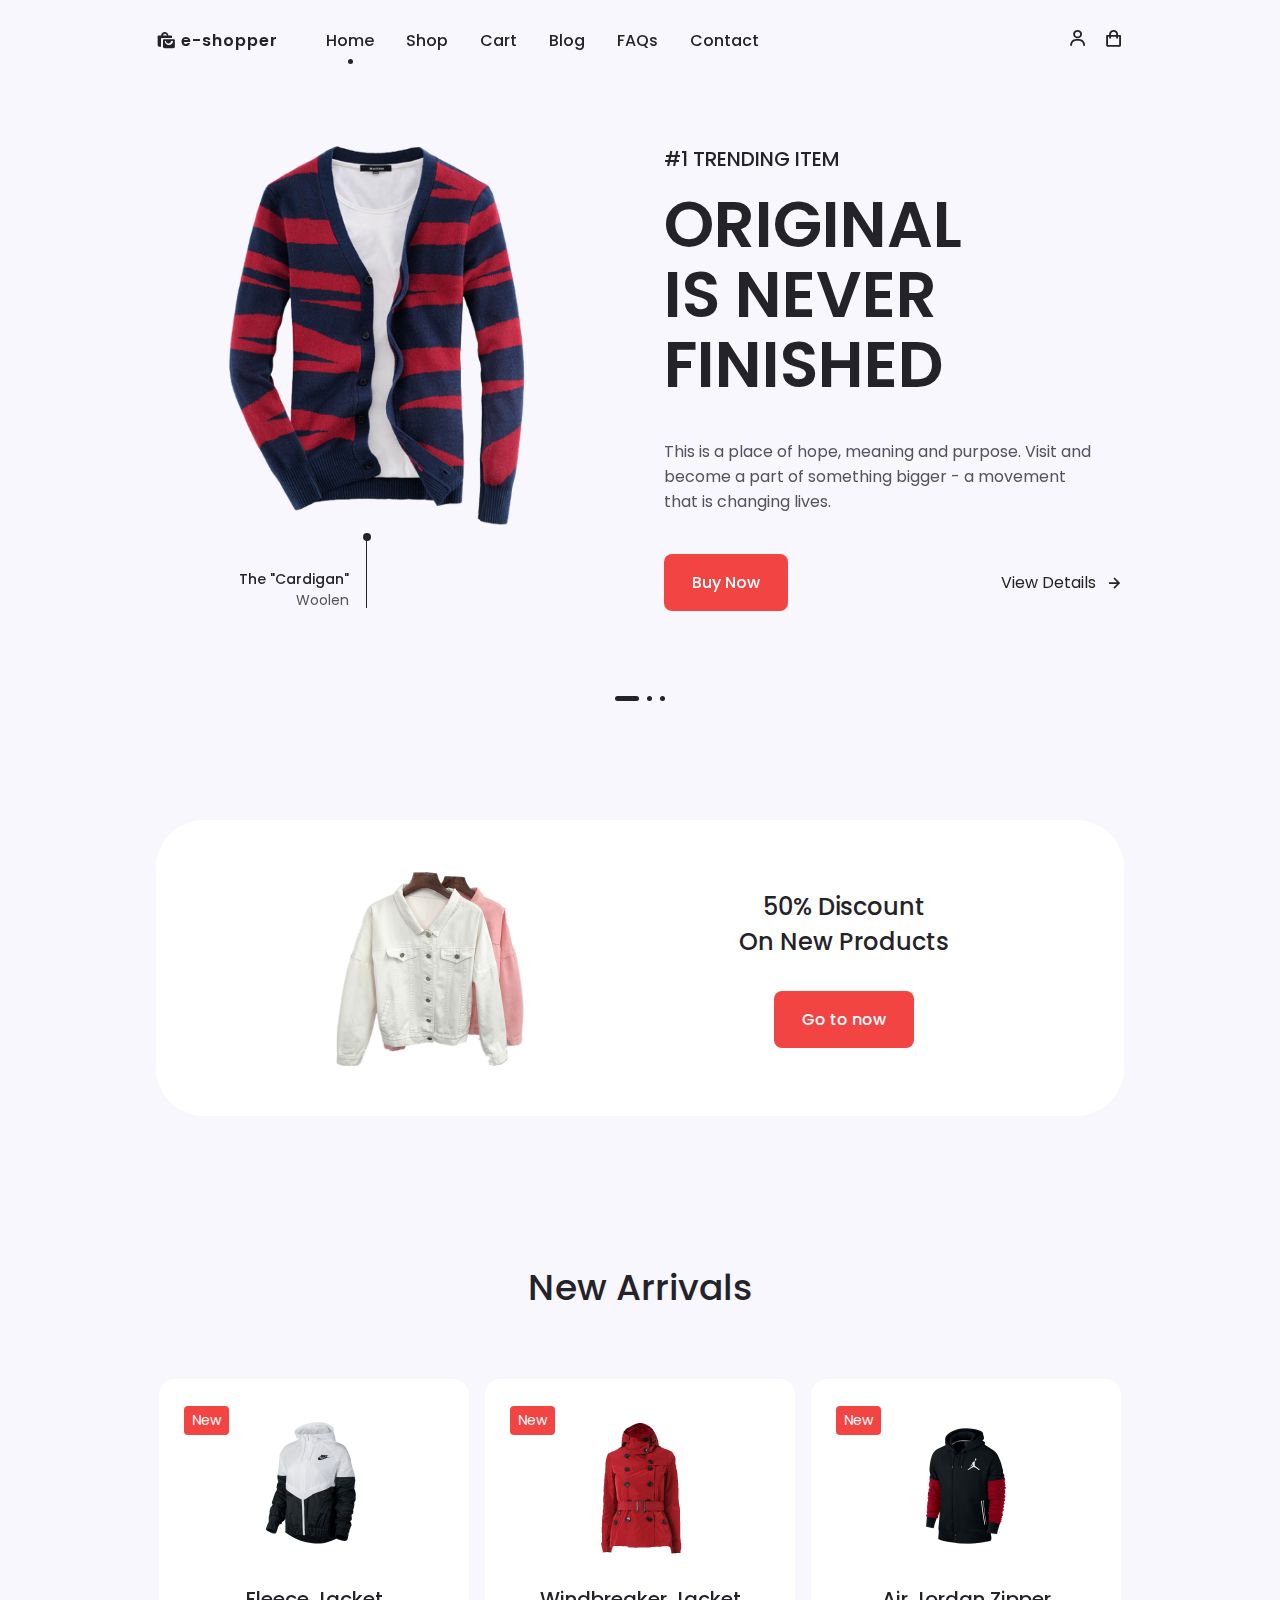
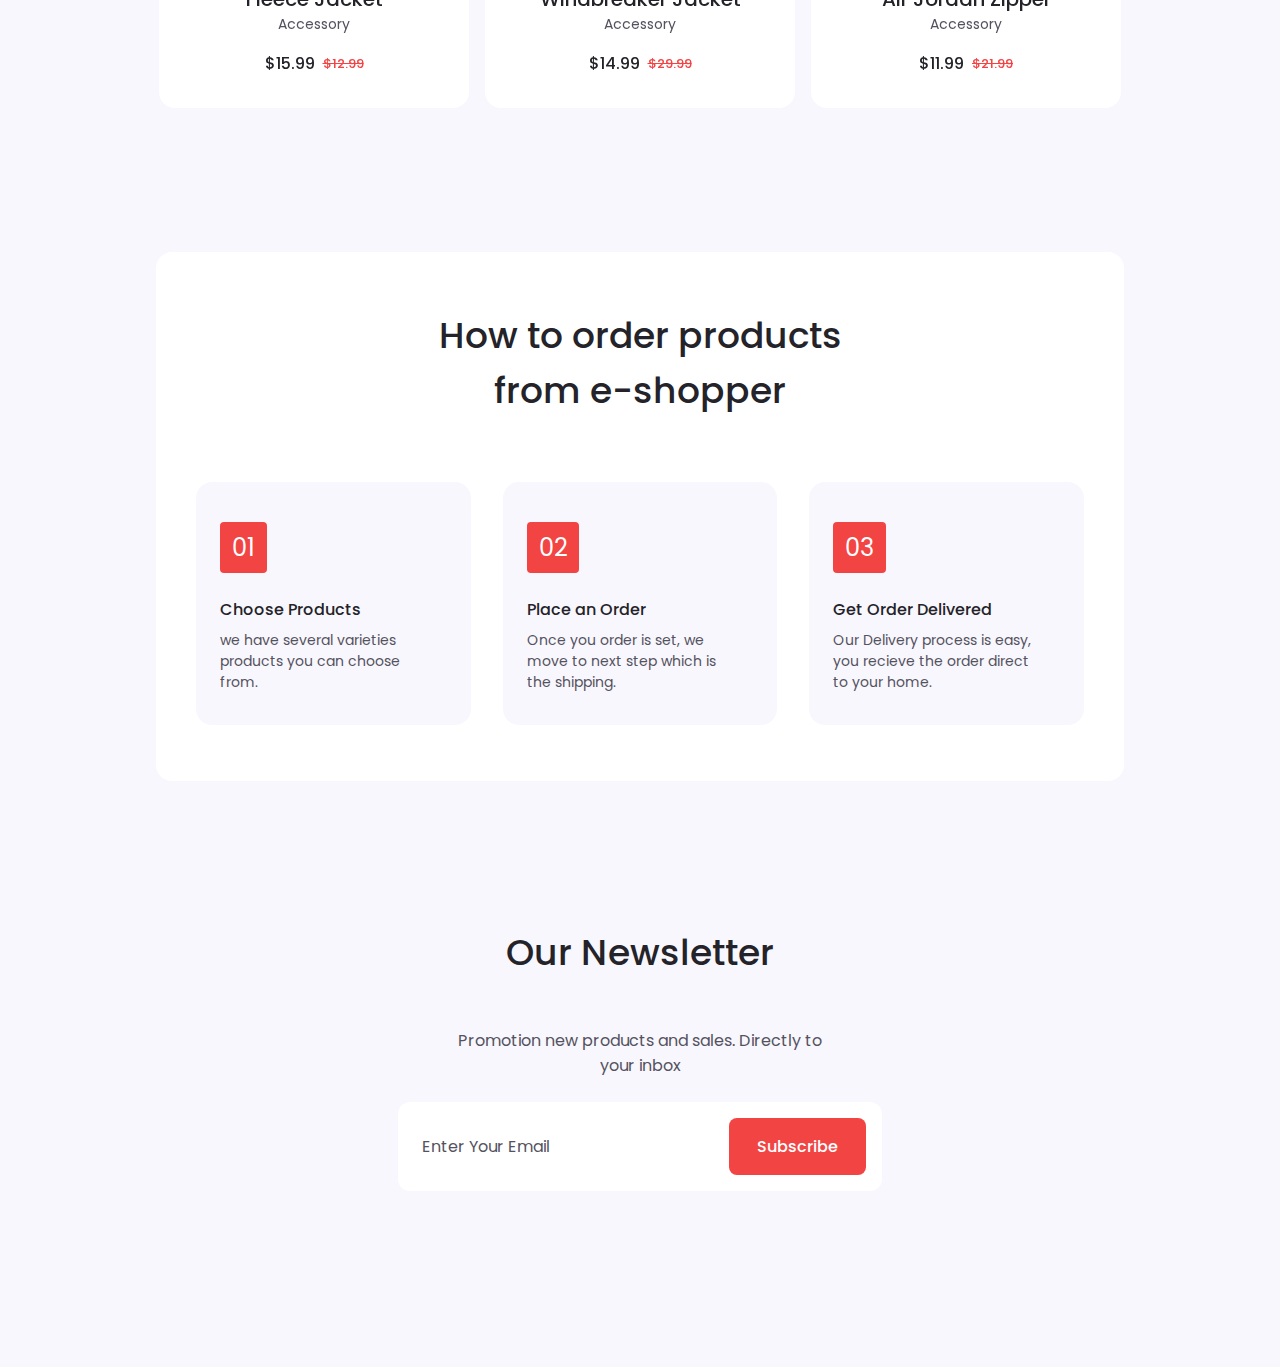
==== index.html @ 22d979fe "built newsletter." ====
<!DOCTYPE html>
<html lang="en">
  <head>
    <meta charset="UTF-8" />
    <meta http-equiv="X-UA-Compatible" content="IE=edge" />
    <meta name="viewport" content="width=device-width, initial-scale=1.0" />

    <!--=============== BOXICONS ===============-->
    <link
      rel="stylesheet"
      href="https://cdn.jsdelivr.net/npm/boxicons@latest/css/boxicons.min.css"
    />

    <!--=============== SWIPER CSS ===============-->
    <link rel="stylesheet" href="assets/css/swiper-bundle.min.css" />

    <!--=============== CSS ===============-->
    <link rel="stylesheet" href="assets/css/style.css" />
    <link rel="stylesheet" href="assets/css/colors/color-1.css" />

    <title>Responsive E-Commerce Website</title>
  </head>
  <body>
    <!--=============== HEADER ===============-->
    <header class="header" id="header">
      <nav class="nav container">
        <a href="index.html" class="nav__logo">
          <i class="bx bxs-shopping-bags nav__logo-icon"></i> e-shopper
        </a>

        <div class="nav__menu" id="nav-menu">
          <ul class="nav__list">
            <li class="nav__item">
              <a href="index.html" class="nav__link active-link">Home</a>
            </li>

            <li class="nav__item">
              <a href="shop.html" class="nav__link">Shop</a>
            </li>

            <li class="nav__item">
              <a href="cart.html" class="nav__link">Cart</a>
            </li>

            <li class="nav__item">
              <a href="blog.html" class="nav__link">Blog</a>
            </li>

            <li class="nav__item">
              <a href="faq.html" class="nav__link">FAQs</a>
            </li>

            <li class="nav__item">
              <a href="contact.html" class="nav__link">Contact</a>
            </li>
          </ul>
        </div>
        <div class="nav__btns">
          <div class="login__toggle" id="login-toggle">
            <i class="bx bx-user"></i>
          </div>

          <div class="nav__shop" id="cart-shop">
            <i class="bx bx-shopping-bag"></i>
          </div>

          <div class="nav__toggle" id="nav-toggle">
            <i class="bx bx-grid-alt"></i>
          </div>
        </div>
      </nav>
    </header>

    <!--=============== CART ===============-->
    <div class="cart" id="cart">
      <i class="bx bx-x cart__close"></i>

      <h2 class="cart__title-center">My Cart</h2>

      <div class="cart__container">
        <article class="cart__card">
          <div class="cart__box">
            <img src="assets/img/cart-1.png" alt="" class="cart__img" />
          </div>

          <div class="cart__detail">
            <h2 class="cart__title">Windbreaker</h2>
            <span class="cart__price">$12</span>

            <div class="cart__amount">
              <div class="cart__amount-content">
                <span class="cart__amount-box">
                  <i class="bx bx-minus"></i>
                </span>

                <span class="cart__amount-number">1</span>

                <span class="cart__amount-box">
                  <i class="bx bx-plus"></i>
                </span>
              </div>

              <i class="bx bx-trash-alt cart__amount-trash"></i>
            </div>
          </div>
        </article>

        <article class="cart__card">
          <div class="cart__box">
            <img src="assets/img/cart-2.png" alt="" class="cart__img" />
          </div>

          <div class="cart__detail">
            <h2 class="cart__title">Cardigan Hoodie</h2>
            <span class="cart__price">$16</span>

            <div class="cart__amount">
              <div class="cart__amount-content">
                <span class="cart__amount-box">
                  <i class="bx bx-minus"></i>
                </span>

                <span class="cart__amount-number">1</span>

                <span class="cart__amount-box">
                  <i class="bx bx-plus"></i>
                </span>
              </div>

              <i class="bx bx-trash-alt cart__amount-trash"></i>
            </div>
          </div>
        </article>

        <article class="cart__card">
          <div class="cart__box">
            <img src="assets/img/cart-3.png" alt="" class="cart__img" />
          </div>

          <div class="cart__detail">
            <h2 class="cart__title">Cartoon</h2>
            <span class="cart__price">$10</span>

            <div class="cart__amount">
              <div class="cart__amount-content">
                <span class="cart__amount-box">
                  <i class="bx bx-minus"></i>
                </span>

                <span class="cart__amount-number">1</span>

                <span class="cart__amount-box">
                  <i class="bx bx-plus"></i>
                </span>
              </div>

              <i class="bx bx-trash-alt cart__amount-trash"></i>
            </div>
          </div>
        </article>
      </div>

      <div class="cart__prices">
        <span class="cart__prices-item">3 items</span>
        <span class="cart__prices-total">$38</span>
      </div>
    </div>

    <!--=============== LOGIN ===============-->
    <div class="login" id="login">
      <i class="bx bx-x login__close" id="login-close"></i>

      <h2 class="login__title-center">Login</h2>

      <form action="" class="login__form grid">
        <div class="login__content">
          <label for="" class="login__label">Email</label>
          <input type="email" class="login__input" />
        </div>

        <div class="login__content">
          <label for="" class="login__label">Password</label>
          <input type="password" class="login__input" />
        </div>

        <div>
          <a href="#" class="button">Sign in</a>
        </div>

        <div>
          <p class="signup">
            Not a member? <a href="registration.html">Sign up now</a>
          </p>
        </div>
      </form>
    </div>

    <!--=============== MAIN ===============-->
    <main class="main">
      <!--=============== HOME ===============-->
      <section class="home container">
        <div class="swiper home-swiper">
          <div class="swiper-wrapper">
            <!-- HOME SWIPER 1 -->
            <section class="swiper-slide">
              <div class="home__content grid">
                <div class="home__group">
                  <img src="assets/img/slide-2.png" alt="" class="home__img" />
                  <div class="home__indicator"></div>

                  <div class="home__details-img">
                    <h4 class="home__details-title">The "Cardigan"</h4>
                    <span class="home__details-subtitle">Woolen</span>
                  </div>
                </div>

                <div class="home__data">
                  <h3 class="home__subtitle">#1 TRENDING ITEM</h3>
                  <h1 class="home__title">
                    ORIGINAL <br />
                    IS NEVER <br />
                    FINISHED
                  </h1>
                  <p class="home__description">
                    This is a place of hope, meaning and purpose. Visit and
                    become a part of something bigger - a movement that is
                    changing lives.
                  </p>

                  <div class="home__buttons">
                    <a href="details.html" class="button">Buy Now</a>
                    <a href="details.html" class="button--link button--flex"
                      >View Details
                      <i class="bx bx-right-arrow-alt button__icon"></i
                    ></a>
                  </div>
                </div>
              </div>
            </section>

            <!-- HOME SWIPER 2 -->
            <section class="swiper-slide">
              <div class="home__content grid">
                <div class="home__group">
                  <img src="assets/img/slide-3.png" alt="" class="home__img" />
                  <div class="home__indicator"></div>

                  <div class="home__details-img">
                    <h4 class="home__details-title">Jqueezy</h4>
                    <span class="home__details-subtitle">Ski Suit</span>
                  </div>
                </div>

                <div class="home__data">
                  <h3 class="home__subtitle">#2 TOP BEST DUO</h3>
                  <h1 class="home__title">
                    FALL <br />
                    WINTER<br />
                    2022
                  </h1>
                  <p class="home__description">
                    A specialist label creating luxury essentials. Ethically
                    crafted with an unwavering commitment to exceptional quality
                  </p>

                  <div class="home__buttons">
                    <a href="details.html" class="button">Buy Now</a>
                    <a href="details.html" class="button--link button--flex"
                      >View Details
                      <i class="bx bx-right-arrow-alt button__icon"></i
                    ></a>
                  </div>
                </div>
              </div>
            </section>

            <!-- HOME SWIPER 3 -->

            <section class="swiper-slide">
              <div class="home__content grid">
                <div class="home__group">
                  <img src="assets/img/slide-1.png" alt="" class="home__img" />
                  <div class="home__indicator"></div>

                  <div class="home__details-img">
                    <h4 class="home__details-title">Jurry</h4>
                    <span class="home__details-subtitle">Zipper</span>
                  </div>
                </div>

                <div class="home__data">
                  <h3 class="home__subtitle">#3 TRENDING ITEM</h3>
                  <h1 class="home__title">
                    SALE 20% <br />
                    OFF ON<br />
                    EVERYTHING
                  </h1>
                  <p class="home__description">
                    A specialist label creating luxury essentials. Ethically
                    crafted with an unwavering commitment to exceptional quality
                  </p>

                  <div class="home__buttons">
                    <a href="details.html" class="button">Buy Now</a>
                    <a href="details.html" class="button--link button--flex"
                      >View Details
                      <i class="bx bx-right-arrow-alt button__icon"></i
                    ></a>
                  </div>
                </div>
              </div>
            </section>
          </div>
          <div class="swiper-pagination"></div>
        </div>
      </section>

      <!--=============== DISCOUNT ===============-->
      <section class="discount section">
        <div class="discount__container container grid">
          <img src="assets/img/discount.png" alt="" class="discount__img" />

          <div class="discount__data">
            <h2 class="discount__title">
              50% Discount <br />
              On New Products
            </h2>
            <a href="#" class="button">Go to now</a>
          </div>
        </div>
      </section>

      <!--=============== NEW ARRIVALS ===============-->
      <section class="new section">
        <h2 class="section__title">New Arrivals</h2>

        <div class="new__container container">
          <div class="swiper new-swiper">
            <div class="swiper-wrapper">
              <!-- NEW CONTENT 1 -->
              <div class="new__content swiper-slide">
                <div class="new__tag">New</div>
                <img src="assets/img/new-1.png" alt="" class="new__img" />
                <h3 class="new__title">Windbreaker Jacket</h3>
                <span class="new__subtitle">Accessory</span>
                <div class="new__prices">
                  <span class="new__prices">$14.99</span>
                  <span class="new__discount">$29.99</span>
                </div>
                <a href="details.html" class="button new__button">
                  <i class="bx bx-cart-alt new__icon"></i>
                </a>
              </div>
              <!-- NEW CONTENT 2 -->
              <div class="new__content swiper-slide">
                <div class="new__tag">New</div>
                <img src="assets/img/new-2.png" alt="" class="new__img" />
                <h3 class="new__title">Air Jordan Zipper</h3>
                <span class="new__subtitle">Accessory</span>
                <div class="new__prices">
                  <span class="new__prices">$11.99</span>
                  <span class="new__discount">$21.99</span>
                </div>
                <a href="details.html" class="button new__button">
                  <i class="bx bx-cart-alt new__icon"></i>
                </a>
              </div>
              <!-- NEW CONTENT 3 -->
              <div class="new__content">
                <div class="new__tag">New</div>
                <img src="assets/img/new-3.png" alt="" class="new__img" />
                <h3 class="new__title">Fur Jacket</h3>
                <span class="new__subtitle">Accessory</span>
                <div class="new__prices">
                  <span class="new__prices">$4.99</span>
                  <span class="new__discount">$9.99</span>
                </div>
                <a href="details.html" class="button new__button">
                  <i class="bx bx-cart-alt new__icon"></i>
                </a>
              </div>
              <!-- NEW CONTENT 4 -->
              <div class="new__content swiper-slide">
                <div class="new__tag">New</div>
                <img src="assets/img/new-4.png" alt="" class="new__img" />
                <h3 class="new__title">Fleece Jacket</h3>
                <span class="new__subtitle">Accessory</span>
                <div class="new__prices">
                  <span class="new__prices">$24.99</span>
                  <span class="new__discount">$44.99</span>
                </div>
                <a href="details.html" class="button new__button">
                  <i class="bx bx-cart-alt new__icon"></i>
                </a>
              </div>
              <!-- NEW CONTENT 5 -->
              <div class="new__content swiper-slide">
                <div class="new__tag">New</div>
                <img src="assets/img/new-5.png" alt="" class="new__img" />
                <h3 class="new__title">Nike Hoodie</h3>
                <span class="new__subtitle">Accessory</span>
                <div class="new__prices">
                  <span class="new__prices">$7.99</span>
                  <span class="new__discount">$14.99</span>
                </div>
                <a href="details.html" class="button new__button">
                  <i class="bx bx-cart-alt new__icon"></i>
                </a>
              </div>
              <!-- NEW CONTENT 6 -->
              <div class="new__content swiper-slide">
                <div class="new__tag">New</div>
                <img src="assets/img/new-6.png" alt="" class="new__img" />
                <h3 class="new__title">Fleece Jacket</h3>
                <span class="new__subtitle">Accessory</span>
                <div class="new__prices">
                  <span class="new__prices">$15.99</span>
                  <span class="new__discount">$12.99</span>
                </div>
                <a href="details.html" class="button new__button">
                  <i class="bx bx-cart-alt new__icon"></i>
                </a>
              </div>
            </div>
          </div>
        </div>
      </section>

      <!--=============== STEPS ===============-->
      <section class="steps section container">
        <div class="steps__bg">
          <h2 class="section__title">
            How to order products <br />
            from e-shopper
          </h2>

          <div class="steps__container grid">
            <!-- STEP CARD 1 -->
            <div class="steps__card">
              <div class="steps__card-number">01</div>
              <h3 class="steps__card-title">Choose Products</h3>
              <p class="steps__card-description">
                we have several varieties products you can choose from.
              </p>
            </div>
            <!-- STEP CARD 2 -->
            <div class="steps__card">
              <div class="steps__card-number">02</div>
              <h3 class="steps__card-title">Place an Order</h3>
              <p class="steps__card-description">
                Once you order is set, we move to next step which is the
                shipping.
              </p>
            </div>
            <!-- STEP CARD 3 -->
            <div class="steps__card">
              <div class="steps__card-number">03</div>
              <h3 class="steps__card-title">Get Order Delivered</h3>
              <p class="steps__card-description">
                Our Delivery process is easy, you recieve the order direct to
                your home.
              </p>
            </div>
          </div>
        </div>
      </section>

      <!--=============== NEWSLETTER ===============-->
      <section class="newsletter section">
        <div class="newsletter__container container">
          <h2 class="section__title">Our Newsletter</h2>
          <p class="newsletter__description">
            Promotion new products and sales. Directly to your inbox
          </p>

          <form action="" class="newsletter__form">
            <input
              type="text"
              placeholder="Enter Your Email"
              class="newsletter__input"
            />
            <button class="button">Subscribe</button>
          </form>
        </div>
      </section>
    </main>

    <!--=============== FOOTER ===============-->
    <footer class="footer section"></footer>

    <!--=============== SCROLL UP ===============-->

    <!--=============== STYLE SWITCHER ===============-->

    <!--=============== SWIPER JS ===============-->
    <script src="assets/js/swiper-bundle.min.js"></script>

    <!--=============== JS ===============-->
    <script src="assets/js/main.js"></script>
  </body>
</html>
---- assets/css/style.css ----
/*=============== GOOGLE FONTS ===============*/
@import url("https://fonts.googleapis.com/css2?family=Poppins:wght@400;500;600;900&display=swap");

/*=============== VARIABLES CSS ===============*/
:root {
  --header-height: 3.5rem;

  /*========== Colors ==========*/
  --title-color: hsl(250, 8%, 15%);
  --text-color: hsl(250, 8%, 35%);
  --body-color: hsl(250, 60%, 98%);
  --container-color: #fff;
  --shadow: hsla(0, 0%, 15%, 0.1);
  --scroll-bar-color: hsl(250, 12%, 90%);
  --scroll-thumb-color: hsl(250, 12%, 80%);

  /*========== Font and typography ==========*/
  --body-font: "Poppins", sans-serif;
  --biggest-font-size: 4rem;
  --h1-font-size: 2.25rem;
  --h2-font-size: 1.5rem;
  --h3-font-size: 1.25rem;
  --normal-font-size: 1rem;
  --small-font-size: 0.875rem;
  --smaller-font-size: 0.813rem;

  /*========== Font weight ==========*/
  --font-medium: 500;
  --font-bold: 600;

  /*========== Margenes Bottom ==========*/
  --mb-0-5: 0.5rem;
  --mb-0-75: 0.75rem;
  --mb-1: 1rem;
  --mb-1-5: 1.5rem;
  --mb-2: 2rem;
  --mb-2-5: 2.5rem;
  --mb-3: 3rem;

  /*========== z index ==========*/
  --z-tooltip: 10;
  --z-fixed: 100;
}

/* Responsive typography */
@media screen and (max-width: 992px) {
  :root {
    --biggest-font-size: 2rem;
    --h1-font-size: 1.5rem;
    --h2-font-size: 1.25rem;
    --h3-font-size: 1rem;
    --normal-font-size: 0.938rem;
    --small-font-size: 0.813rem;
    --smaller-font-size: 0.75rem;
  }
}

/*=============== BASE ===============*/
* {
  box-sizing: border-box;
  margin: 0;
  padding: 0;
}

html {
  scroll-behavior: smooth;
}

body,
button,
input {
  font-family: var(--body-font);
  font-size: var(--normal-font-size);
}

body {
  background-color: var(--body-color);
  color: var(--text-color);
}

h1,
h2,
h3,
h4 {
  color: var(--title-color);
  font-weight: var(--font-medium);
}

ul {
  list-style: none;
}

a {
  text-decoration: none;
}

img {
  max-width: 100%;
  height: auto;
}

button {
  cursor: pointer;
}

button,
input {
  border: none;
  outline: none;
}

/*=============== REUSABLE CSS CLASSES ===============*/
.section {
  padding: 7rem 0 2rem;
}

.section__title,
.breadcrumb__title {
  font-size: var(--h1-font-size);
}

.section__title,
.breadcrumb__subtitle {
  margin-bottom: var(--mb-3);
}

.section__title,
.breadcrumb__title,
.breadcrumb__subtitle {
  text-align: center;
}

/*=============== LAYOUT ===============*/
.container {
  max-width: 968px;
  margin-left: auto;
  margin-right: auto;
}

.grid {
  display: grid;
}

/*=============== HEADER SECTION ===============*/

.header {
  width: 100%;
  background: transparent;
  position: fixed;
  top: 0;
  left: 0;
  z-index: var(--z-fixed);
}

/*=============== NAV ===============*/

.nav {
  height: calc(var(--header-height) + 1.5rem);
  display: flex;
  justify-content: space-between;
  align-items: center;
  column-gap: 3rem;
}

.login__toggle,
.nav__logo,
.nav__toggle,
.nav__shop {
  color: var(--title-color);
}

.nav__logo {
  text-transform: lowercase;
  font-weight: var(--font-bold);
  letter-spacing: 1px;
  display: inline-flex;
  align-items: center;
  column-gap: 0.25rem;
}

.nav__logo-icon {
  font-size: 1.25rem;
}

.nav__btns {
  display: flex;
  align-items: center;
  column-gap: 1rem;
  margin-left: auto;
}
.nav__toggle,
.login__toggle,
.nav__shop {
  font-size: 1.25rem;
  cursor: pointer;
}

.nav__list {
  display: flex;
  align-items: center;
  column-gap: 2rem;
}

.nav__link {
  color: var(--title-color);
  font-weight: var(--font-medium);
  font-size: var(--normal-font-size);
  transition: 0.3s;
}

.nav__link:hover {
  color: var(--first-color);
}

.nav__toggle {
  display: none;
}

/* Show  menu */

/* Change background header */

.scroll-header {
  background-color: var(--body-color);
  box-shadow: 0 1px 4px var(--shadow);
}

/* Active link */

.active-link {
  position: relative;
}

.active-link::before {
  content: "";
  position: absolute;
  bottom: -0.75rem;
  left: 45%;
  width: 5px;
  height: 5px;
  background-color: var(--title-color);
  border-radius: 50%;
}

/*=============== MAIN ===============*/
/*========== HOME SECTION ==========*/

.home__content {
  padding: 9rem 0 2rem;
  grid-template-columns: repeat(2, 1fr);
  column-gap: 3rem;
}

.home__group {
  display: grid;
  position: relative;
  padding-top: 2rem;
}

.home__img {
  height: 420px;
  transform: translateY(-3rem);
  justify-self: center;
}

.home__indicator {
  width: 8px;
  height: 8px;
  background: var(--title-color);
  border-radius: 50%;
  position: absolute;
  bottom: 15%;
  left: 45%;
}

.home__indicator::after {
  content: "";
  position: absolute;
  width: 1px;
  height: 75px;
  background: var(--title-color);
  top: 0;
  right: 45%;
}

.home__details-img {
  position: absolute;
  bottom: 0;
  right: 58%;
}

.home__details-title {
  font-weight: var(--font-medium);
}

.home__details-title,
.home__details-subtitle {
  display: block;
  font-size: var(--small-font-size);
  text-align: right;
}

.home__subtitle {
  font-size: var(--h3-font-size);
  text-transform: uppercase;
  margin-bottom: var(--mb-1);
}

.home__title {
  font-size: var(--biggest-font-size);
  font-weight: var(--font-bold);
  line-height: 109%;
  margin-bottom: var(--mb-2-5);
}

.home__description {
  margin-bottom: var(--mb-2-5);
  padding-right: 2rem;
}

.home__buttons {
  display: flex;
  justify-content: space-between;
}
/* Swiper Class */

.swiper-pagination {
  position: initial;
  margin-top: var(--mb-2-5);
}

.swiper-pagination-bullet {
  width: 5px;
  height: 5px;
  background: var(--title-color);
  opacity: 1;
}

.swiper-pagination-horizontal.swiper-pagination-bullet
  .swiper-pagination-bullet {
  margin: 0 0.5rem;
}

.swiper-pagination-bullet-active {
  width: 1.5rem;
  height: 5px;
  border-radius: 0.5rem;
}

/*=============== BUTTONS ===============*/

.button {
  display: inline-block;
  background: var(--first-color);
  color: #fff;
  padding: 1rem 1.75rem;
  border-radius: 0.5rem;
  font-weight: var(--font-medium);
  transition: 0.3s;
}

.button:hover {
  background: var(--first-color-alt);
}

.button__icon {
  font-size: 1.25rem;
}

.button--link {
  color: var(--title-color);
}

.button--flex {
  display: inline-flex;
  align-items: center;
  column-gap: 0.5rem;
}

/*========== DISCOUNT SECTION ==========*/

.discount__container {
  grid-template-columns: repeat(2, max-content);
  justify-content: center;
  align-items: center;
  column-gap: 7rem;
  background-color: var(--container-color);
  padding: 3rem 0;
  border-radius: 3rem;
}

.discount__img {
  width: 200px;
}

.discount__data {
  padding-left: 6rem;
  text-align: center;
}

.discount__title {
  font-size: var(--h2-font-size);
  margin-bottom: var(--mb-2);
}

/*========== NEW ARRIVALS SECTION ==========*/

.new__container {
  padding-top: 1rem;
}

.new__img {
  width: 150px;
  margin-bottom: var(--mb-1);
  transition: 0.3s;
}

.new__content {
  position: relative;
  background-color: var(--container-color);
  width: 310px;
  padding: 2rem 0;
  border-radius: 1rem;
  text-align: center;
  overflow: hidden;
}

.new__tag {
  position: absolute;
  top: 8%;
  left: 8%;
  background-color: var(--first-color);
  color: #fff;
  font-size: var(--small-font-size);
  padding: 0.25rem 0.5rem;
  border-radius: 0.25rem;
}

.new__title {
  font-size: var(--h3-font-size);
  font-weight: var(--font-medium);
}

.new__subtitle {
  display: block;
  font-size: var(--small-font-size);
  margin-bottom: var(--mb-1);
}

.new__prices {
  display: inline-flex;
  align-items: center;
  column-gap: 0.5rem;
}

.new__prices {
  font-weight: var(--font-medium);
  color: var(--title-color);
}

.new__discount {
  color: var(--first-color);
  font-size: var(--smaller-font-size);
  text-decoration: line-through;
  font-weight: var(--font-medium);
}

.new__button {
  display: inline-flex;
  padding: 0.5rem;
  border-radius: 0.25rem 0.25rem 0.75rem 0.25rem;
  position: absolute;
  bottom: 0;
  right: -3rem;
}

.new__icon {
  font-size: 1.25rem;
}

.new__content:hover .new__img {
  transform: translateY(-0.5rem);
}

.new__content:hover .new__button {
  right: 0;
}

/*========== STEPS SECTION ==========*/

.steps__bg {
  background-color: var(--container-color);
  padding: 3.5rem 2.5rem;
  border-radius: 1rem;
}

.steps__container {
  grid-template-columns: repeat(3, 1fr);
  column-gap: 2rem;
  padding-top: 1rem;
}

.steps__card {
  background-color: var(--body-color);
  padding: 2.5rem 3rem 2rem 1.5rem;
  border-radius: 1rem;
}

.steps__card-number {
  display: inline-block;
  background-color: var(--first-color);
  color: #fff;
  padding: 0.5rem 0.75rem;
  border-radius: 0.25rem;
  font-size: var(--h2-font-size);
  margin-bottom: var(--mb-1-5);
  transition: 0.3s;
}

.steps__card-title {
  font-size: var(--normal-font-size);
  margin-bottom: var(--mb-0-5);
}

.steps__card-description {
  font-size: var(--small-font-size);
}

.steps__card:hover .steps__card-number {
  transform: translateY(-0.25rem);
}

/*========== NEWSLETTER SECTION ==========*/

.newsletter__container {
  display: grid;
  grid-template-columns: 0.5fr;
  justify-content: center;
}

.newsletter__description {
  padding: 0 3rem;
  text-align: center;
  margin-bottom: var(--mb-1-5);
}

.newsletter__form {
  background-color: var(--container-color);
  padding: 1rem;
  display: flex;
  justify-content: space-between;
  border-radius: 0.75rem;
}

.newsletter__input {
  width: 70%;
  padding: 0 0.5rem;
  background: none;
  color: var(--title-color);
}

.newsletter__input::placeholder {
  color: var(--text-color);
}

/*=============== SHOP PAGE ===============*/

/*=============== PAGINATION ===============*/

/*=============== DETAILS PAGE ===============*/

/*=============== ABOUT PAGE ===============*/

/*=============== BLOG PAGE ===============*/

/*=============== CART PAGE ===============*/

/*=============== FAQ PAGE ===============*/

/*Rotate icon, change color of titles and background*/

/*=============== REGISTRATION PAGE ===============*/

/*=============== CONTACT PAGE ===============*/

/*=============== FOOTER ===============*/

/*=============== SCROLL UP ===============*/

/* Show Scroll Up*/

/*=============== SCROLL BAR ===============*/

/*=============== LOGIN ===============*/

.login {
  position: fixed;
  background-color: var(--body-color);
  z-index: var(--z-fixed);
  width: 420px;
  box-shadow: -2px 0 4px var(--shadow);
  height: 100%;
  top: 0;
  right: -100%;
  padding: 3.5rem 2rem;
  transition: 0.4s;
}

.login__title-center {
  font-size: var(--h2-font-size);
  text-align: center;
  margin-bottom: var(--mb-3);
}

.login__close {
  font-size: 2rem;
  color: var(--title-color);
  position: absolute;
  top: 1.25rem;
  right: 0.9rem;
  cursor: pointer;
}

.login__form {
  row-gap: 1.5rem;
}

.login__content {
  background: var(--container-color);
  border-radius: 0.5rem;
  padding: 0.75rem 1rem 0.25rem;
}

.login__label {
  font-size: var(--small-font-size);
  color: var(--title-color);
}

.login__input {
  width: 100%;
  background: var(--container-color);
  color: var(--text-color);
  font-size: var(--normal-font-size);
  padding: 0.25rem 0.5rem 0.5rem 0;
}

.signup {
  color: var(--title-color);
  font-size: var(--small-font-size);
  font-weight: var(--font-medium);
}

.signup a {
  color: var(--first-color);
}

/* Show login */

.show-login {
  right: 0;
}

/*=============== CART ===============*/

.cart {
  position: fixed;
  background-color: var(--body-color);
  z-index: var(--z-fixed);
  width: 420px;
  box-shadow: -2px 0 4px var(--shadow);
  height: 100%;
  top: 0;
  right: -100%;
  padding: 3.5rem 2rem;
  transition: 0.4s;
}

.cart__title-center {
  font-size: var(--h2-font-size);
  text-align: center;
  margin-bottom: var(--mb-3);
}

.cart__close {
  font-size: 2rem;
  color: var(--title-color);
  position: absolute;
  top: 1.25rem;
  right: 0.9rem;
  cursor: pointer;
}

.cart__container {
  display: grid;
  row-gap: 1.5rem;
}

.cart__card {
  display: flex;
  align-items: center;
  column-gap: 1rem;
}

.cart__box {
  background-color: var(--container-color);
  padding: 0.75rem 1.25rem;
  display: flex;
  align-items: center;
}

.cart__img {
  width: 85px;
}

.cart__title {
  font-size: var(--normal-font-size);
  margin-bottom: var(--mb-0-5);
}

.cart__price {
  display: block;
  font-size: var(--small-font-size);
  color: var(--first-color);
  margin-bottom: var(--mb-1-5);
}

.cart__amount,
.cart__amount-content {
  display: flex;
  align-items: center;
}

.cart__amount {
  column-gap: 3rem;
}

.cart__amount-content {
  column-gap: 1rem;
}

.cart__amount-box {
  display: inline-flex;
  padding: 0.25rem;
  background: var(--container-color);
  cursor: pointer;
}

.cart__amount-trash {
  font-size: 1.15rem;
  color: var(--first-color);
  cursor: pointer;
}

.cart__prices {
  margin-top: 6rem;
  display: flex;
  align-items: center;
  justify-content: space-between;
}

.cart__prices-item,
.cart__prices-total {
  color: var(--title-color);
}

.cart__prices-item {
  font-size: var(--small-font-size);
}

.cart__prices-total {
  font-size: var(--h3-font-size);
  font-weight: var(--font-medium);
}

/* Show cart */

.show-cart {
  right: 0;
}

/*=============== LIGHTBOX ===============*/

/* lightbox open */

/* lightbox open animation */

/*=============== STYLE SWITCHER ===============*/

/* Style switcher open */

/* Active theme color */

/*=============== BREAKPOINTS ===============*/
/* For large devices */
@media screen and (max-width: 1200px) {
}

@media screen and (max-width: 992px) {
}

/* For medium devices */
@media screen and (max-width: 767px) {
}

@media screen and (max-width: 576px) {
}

/* For small devices */
@media screen and (max-width: 320px) {
}
---- assets/css/colors/color-1.css ----
:root
{
    --hue: 0;
    --first-color: hsl(var(--hue), 88%, 61%);
    --first-color-alt: hsl(var(--hue), 88%, 58%)
}
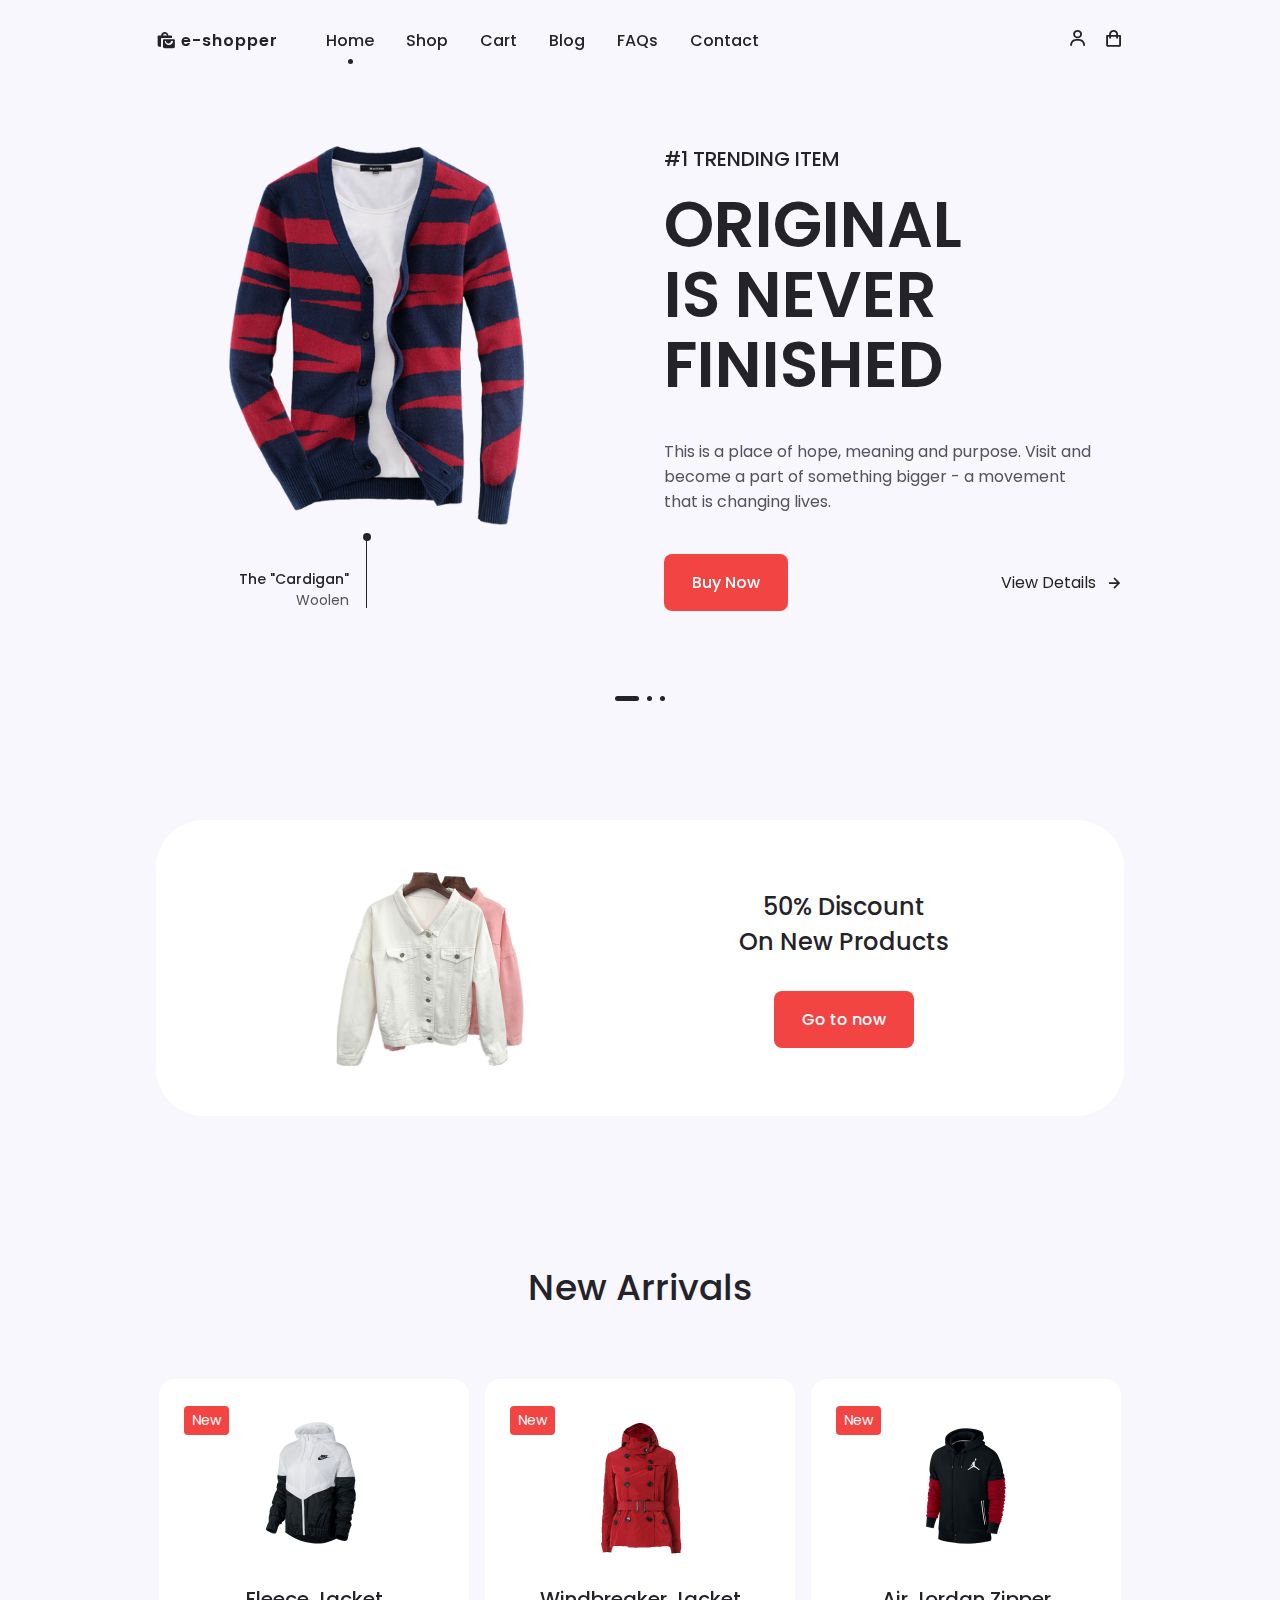
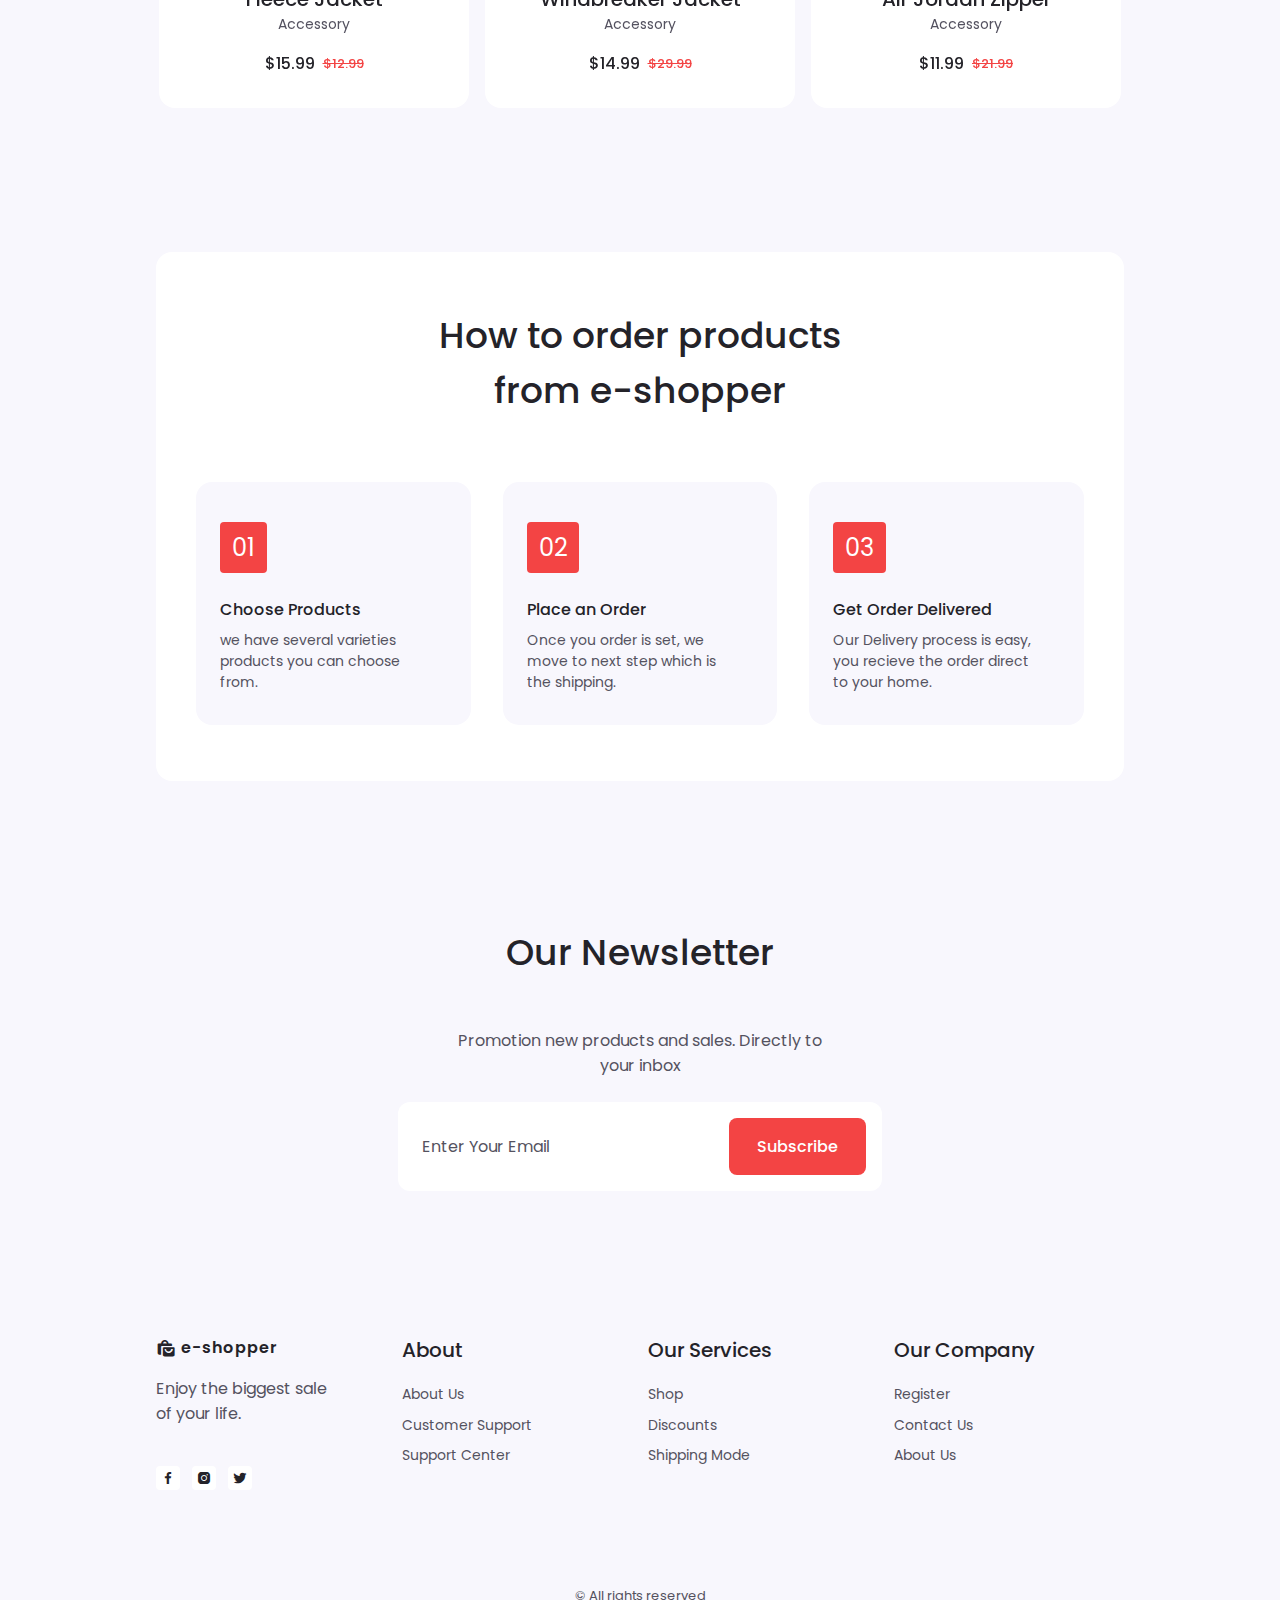
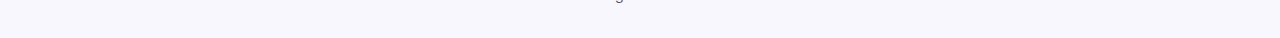
==== commit e58f71df: "built footer." ====
--- a/index.html
+++ b/index.html
@@ -486,7 +486,64 @@
     </main>
 
     <!--=============== FOOTER ===============-->
-    <footer class="footer section"></footer>
+    <footer class="footer section">
+      <div class="footer__container container grid">
+        <!-- FOOTER CONTENT 1 -->
+        <div class="footer__content">
+          <a href="#" class="footer__logo">
+            <i class="bx bxs-shopping-bags footer__logo-icon"></i> e-shopper
+          </a>
+
+          <p class="footer__description">
+            Enjoy the biggest sale <br />
+            of your life.
+          </p>
+
+          <div class="footer__social">
+            <a href="#" class="footer__social-link"
+              ><i class="bx bxl-facebook"></i
+            ></a>
+            <a href="#" class="footer__social-link"
+              ><i class="bx bxl-instagram-alt"></i
+            ></a>
+            <a href="#" class="footer__social-link"
+              ><i class="bx bxl-twitter"></i
+            ></a>
+          </div>
+        </div>
+        <!-- FOOTER CONTENT 2 -->
+        <div class="footer__content">
+          <h3 class="footer__title">About</h3>
+
+          <ul class="footer__links">
+            <li><a href="#" class="footer__link">About Us</a></li>
+            <li><a href="#" class="footer__link">Customer Support</a></li>
+            <li><a href="#" class="footer__link">Support Center</a></li>
+          </ul>
+        </div>
+        <!-- FOOTER CONTENT 3 -->
+        <div class="footer__content">
+          <h3 class="footer__title">Our Services</h3>
+
+          <ul class="footer__links">
+            <li><a href="#" class="footer__link">Shop</a></li>
+            <li><a href="#" class="footer__link">Discounts</a></li>
+            <li><a href="#" class="footer__link">Shipping Mode</a></li>
+          </ul>
+        </div>
+        <!-- FOOTER CONTENT 4 -->
+        <div class="footer__content">
+          <h3 class="footer__title">Our Company</h3>
+
+          <ul class="footer__links">
+            <li><a href="#" class="footer__link">Register</a></li>
+            <li><a href="#" class="footer__link">Contact Us</a></li>
+            <li><a href="#" class="footer__link">About Us</a></li>
+          </ul>
+        </div>
+      </div>
+      <span class="footer__copy">&#169; All rights reserved</span>
+    </footer>
 
     <!--=============== SCROLL UP ===============-->
 
--- a/assets/css/style.css
+++ b/assets/css/style.css
@@ -585,6 +585,82 @@
 
 /*=============== FOOTER ===============*/
 
+.footer {
+  position: relative;
+  overflow: hidden;
+}
+
+.footer__container {
+  grid-template-columns: repeat(4, 1fr);
+  justify-content: center;
+  column-gap: 1rem;
+}
+
+.footer__logo {
+  color: var(--title-color);
+  text-transform: lowercase;
+  font-weight: var(--font-bold);
+  letter-spacing: 1px;
+  display: inline-flex;
+  align-items: center;
+  column-gap: 0.25rem;
+  margin-bottom: var(--mb-1);
+}
+
+.footer__logo-icon {
+  font-size: 1.25rem;
+}
+
+.footer__description {
+  margin-bottom: var(--mb-2-5);
+}
+
+.footer__social {
+  display: flex;
+  column-gap: 0.75rem;
+}
+
+.footer__social-link {
+  display: inline-flex;
+  background: var(--container-color);
+  border-radius: 0.25rem;
+  padding: 0.25rem;
+  color: var(--title-color);
+  font-size: 1rem;
+}
+
+.footer__social-link:hover {
+  background-color: var(--first-color);
+  color: #fff;
+}
+
+.footer__title{
+  font-size: var(--h3-font-size);
+  margin-bottom: var(--mb-1);
+}
+
+.footer__links{
+  display: grid;
+  row-gap: .35rem;
+}
+
+.footer__link{
+  font-size: var(--small-font-size);
+  color: var(--text-color);
+  transition: .3s;
+}
+
+.footer__link:hover{
+  color: var(--title-color);
+}
+
+.footer__copy{
+  display: block;
+  text-align: center;
+  font-size: var(--smaller-font-size);
+  margin-top: 6rem;
+}
+
 /*=============== SCROLL UP ===============*/
 
 /* Show Scroll Up*/
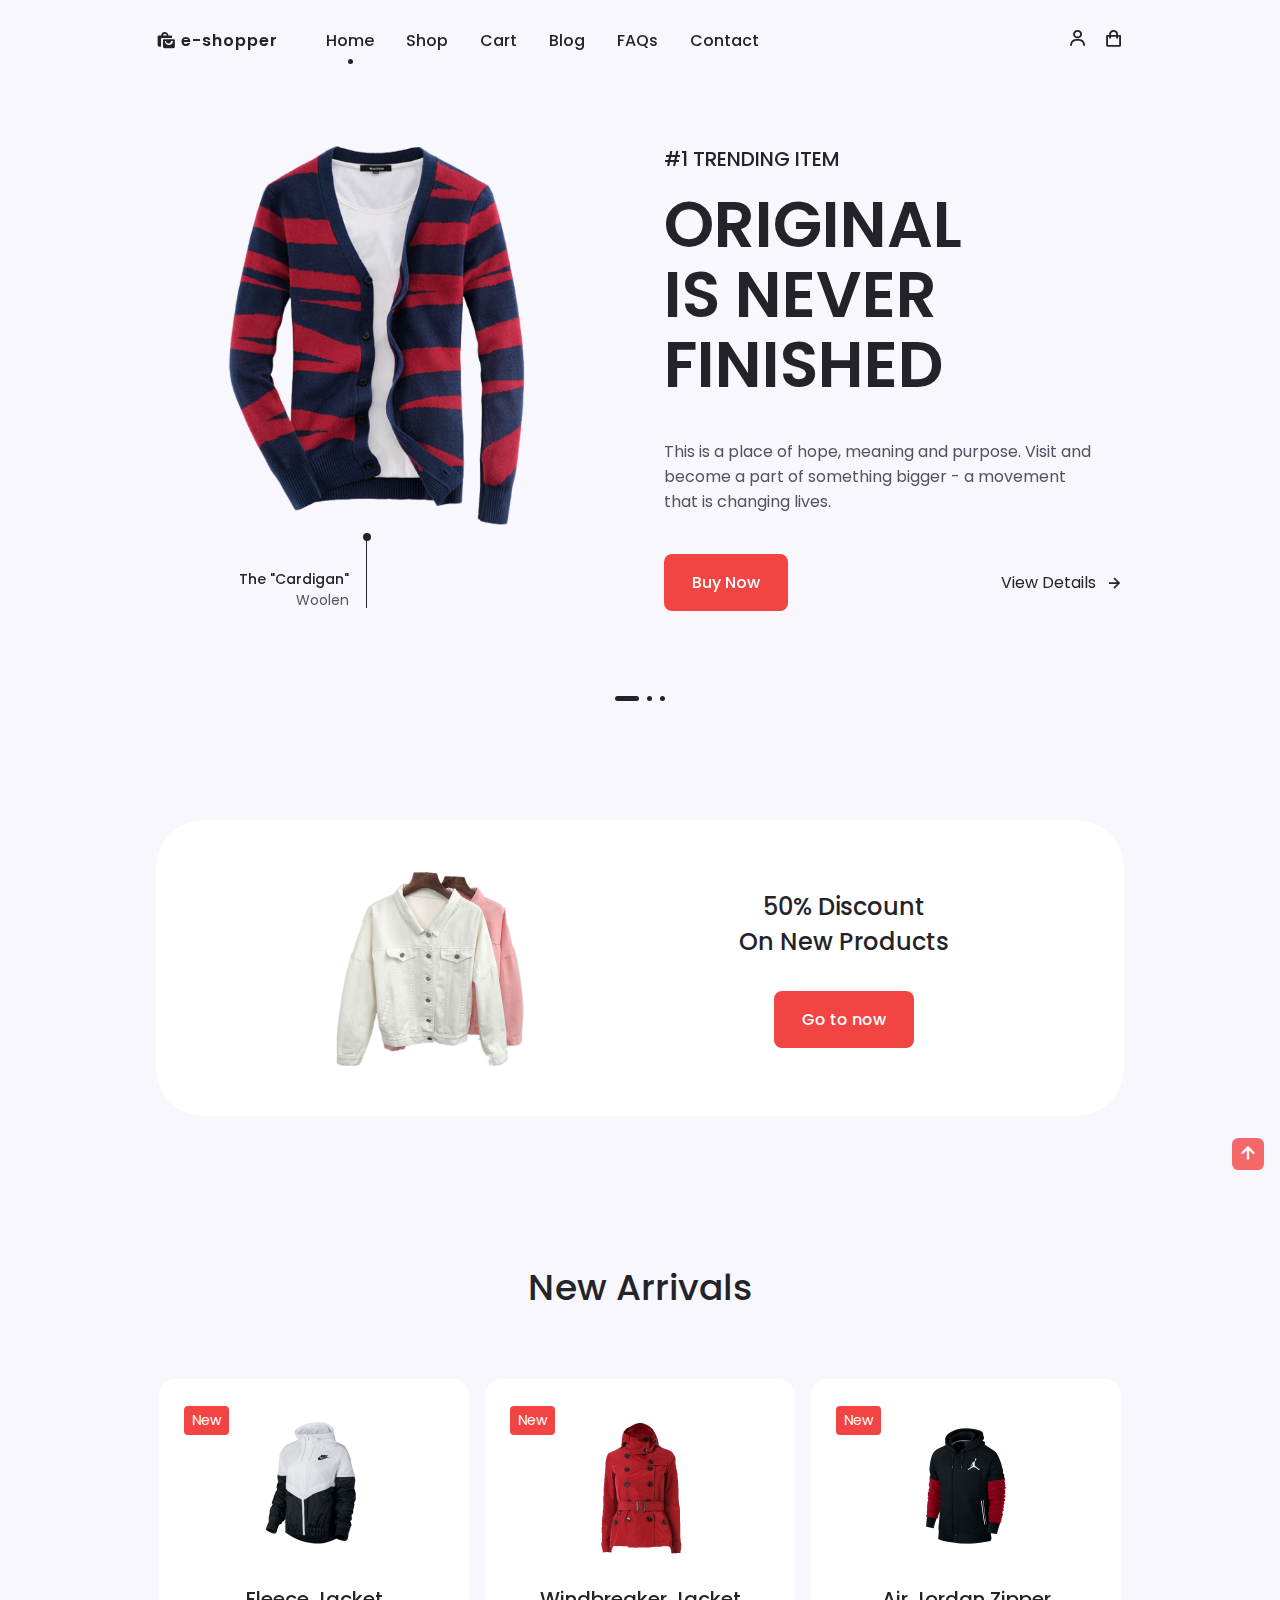
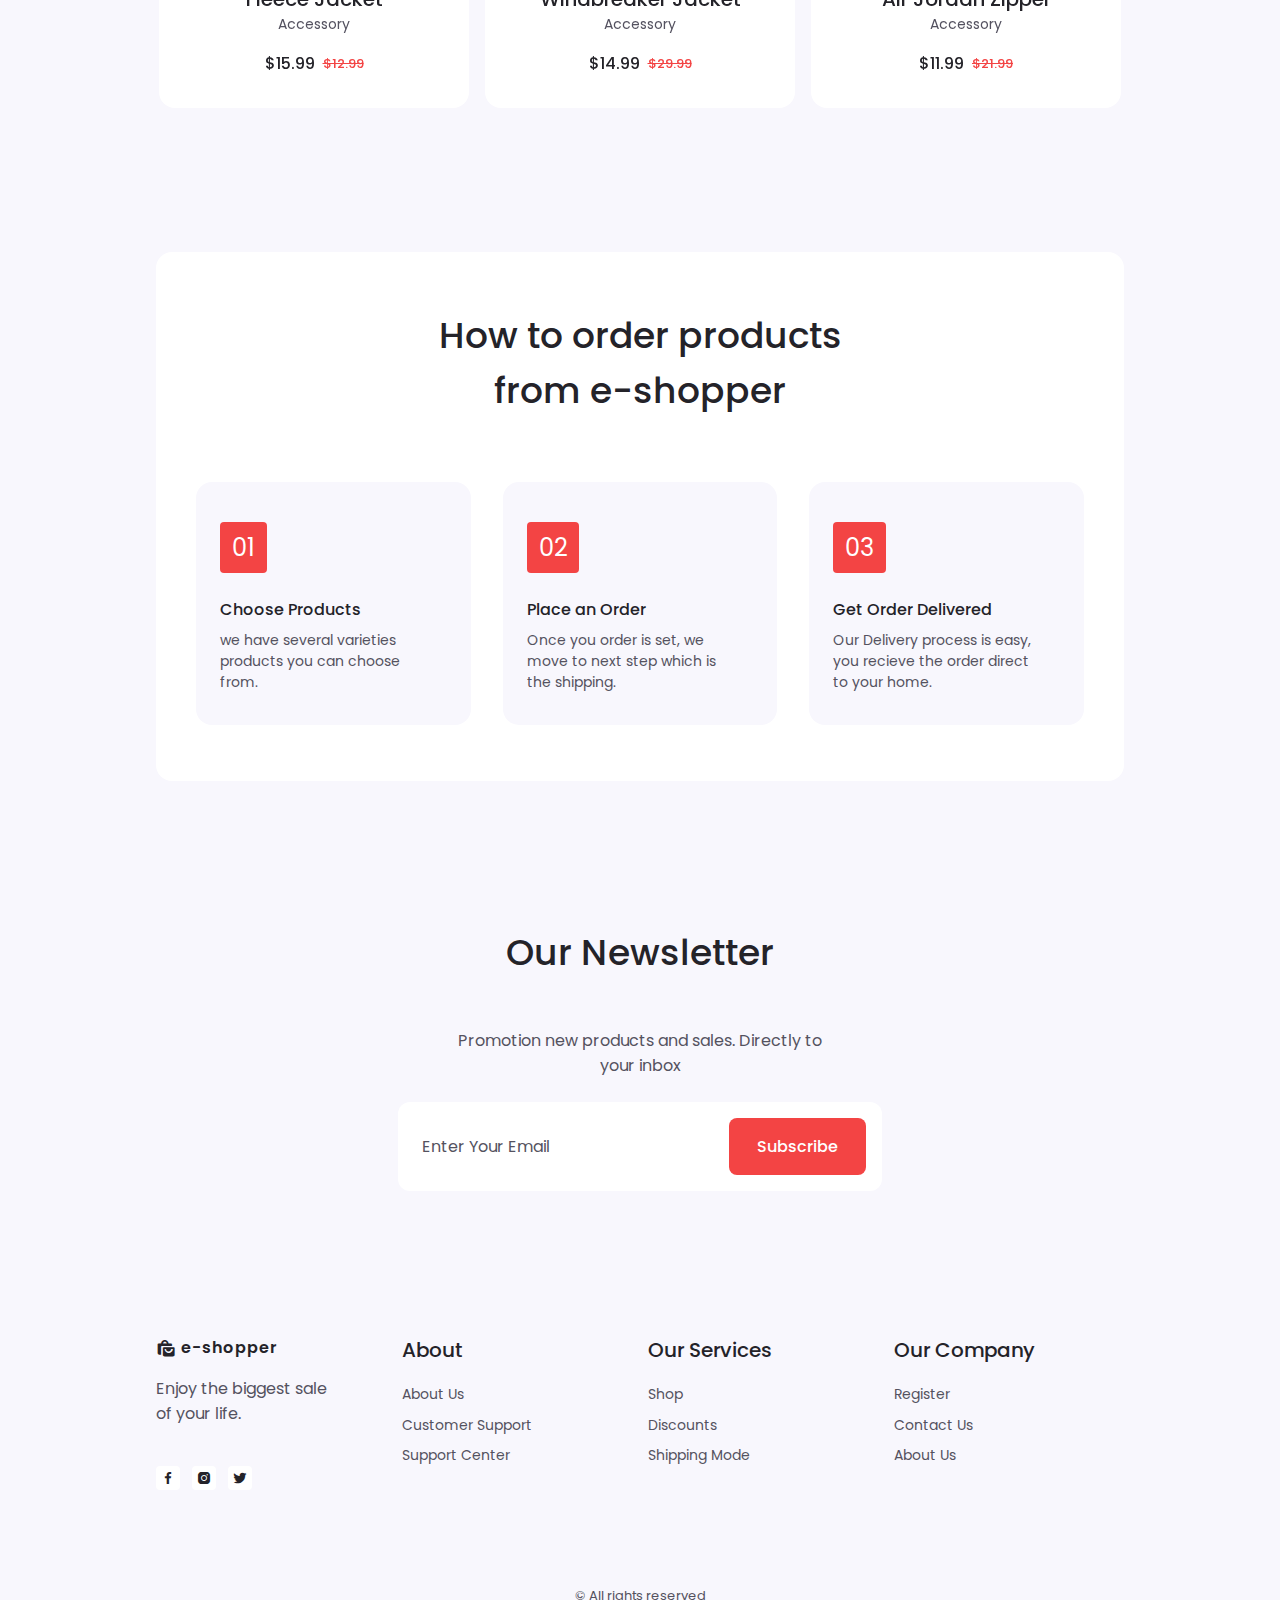
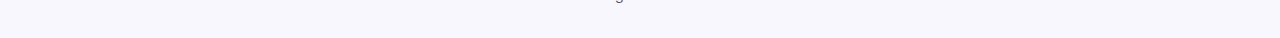
==== commit c8ea3217: "scroll-top button. login button, cart button, scroll-up button function." ====
--- a/index.html
+++ b/index.html
@@ -56,7 +56,7 @@
           </ul>
         </div>
         <div class="nav__btns">
-          <div class="login__toggle" id="login-toggle">
+          <div class="login__toggle" id="login-button">
             <i class="bx bx-user"></i>
           </div>
 
@@ -73,7 +73,7 @@
 
     <!--=============== CART ===============-->
     <div class="cart" id="cart">
-      <i class="bx bx-x cart__close"></i>
+      <i class="bx bx-x cart__close" id="cart-close"></i>
 
       <h2 class="cart__title-center">My Cart</h2>
 
@@ -547,6 +547,10 @@
 
     <!--=============== SCROLL UP ===============-->
 
+    <a href="#" class="scrollup" id="scroll-up">
+      <i class="bx bx-up-arrow-alt scrollup__icon"></i>
+    </a>
+
     <!--=============== STYLE SWITCHER ===============-->
 
     <!--=============== SWIPER JS ===============-->
--- a/assets/css/style.css
+++ b/assets/css/style.css
@@ -634,27 +634,27 @@
   color: #fff;
 }
 
-.footer__title{
+.footer__title {
   font-size: var(--h3-font-size);
   margin-bottom: var(--mb-1);
 }
 
-.footer__links{
+.footer__links {
   display: grid;
-  row-gap: .35rem;
-}
-
-.footer__link{
+  row-gap: 0.35rem;
+}
+
+.footer__link {
   font-size: var(--small-font-size);
   color: var(--text-color);
-  transition: .3s;
-}
-
-.footer__link:hover{
-  color: var(--title-color);
-}
-
-.footer__copy{
+  transition: 0.3s;
+}
+
+.footer__link:hover {
+  color: var(--title-color);
+}
+
+.footer__copy {
   display: block;
   text-align: center;
   font-size: var(--smaller-font-size);
@@ -663,9 +663,46 @@
 
 /*=============== SCROLL UP ===============*/
 
-/* Show Scroll Up*/
+.scrollup {
+  position: fixed;
+  right: 1rem;
+  bottom: -30%;
+  background: var(--first-color);
+  border-radius: 0.4rem;
+  display: inline-flex;
+  padding: 0.25rem;
+  z-index: var(--z-tooltip);
+  opacity: 0.8;
+  transition: 0.4s;
+}
+
+.scrollup:hover {
+  opacity: 1;
+}
+
+.scrollup__icon {
+  font-size: 1.5rem;
+  color: #fff;
+}
+
+/* Show Scroll Up*/ 
+
+.show-scroll {
+  bottom: 3rem;
+}
 
 /*=============== SCROLL BAR ===============*/
+
+::-webkit-scrollbar {
+  width: 0.6rem;
+  background: var(--scroll-bar-color);
+  border-radius: 0.5rem;
+}
+
+::-webkit-scrollbar-thumb {
+  background: var(--scroll-thumb-color);
+  border-radius: 0.5rem;
+}
 
 /*=============== LOGIN ===============*/
 
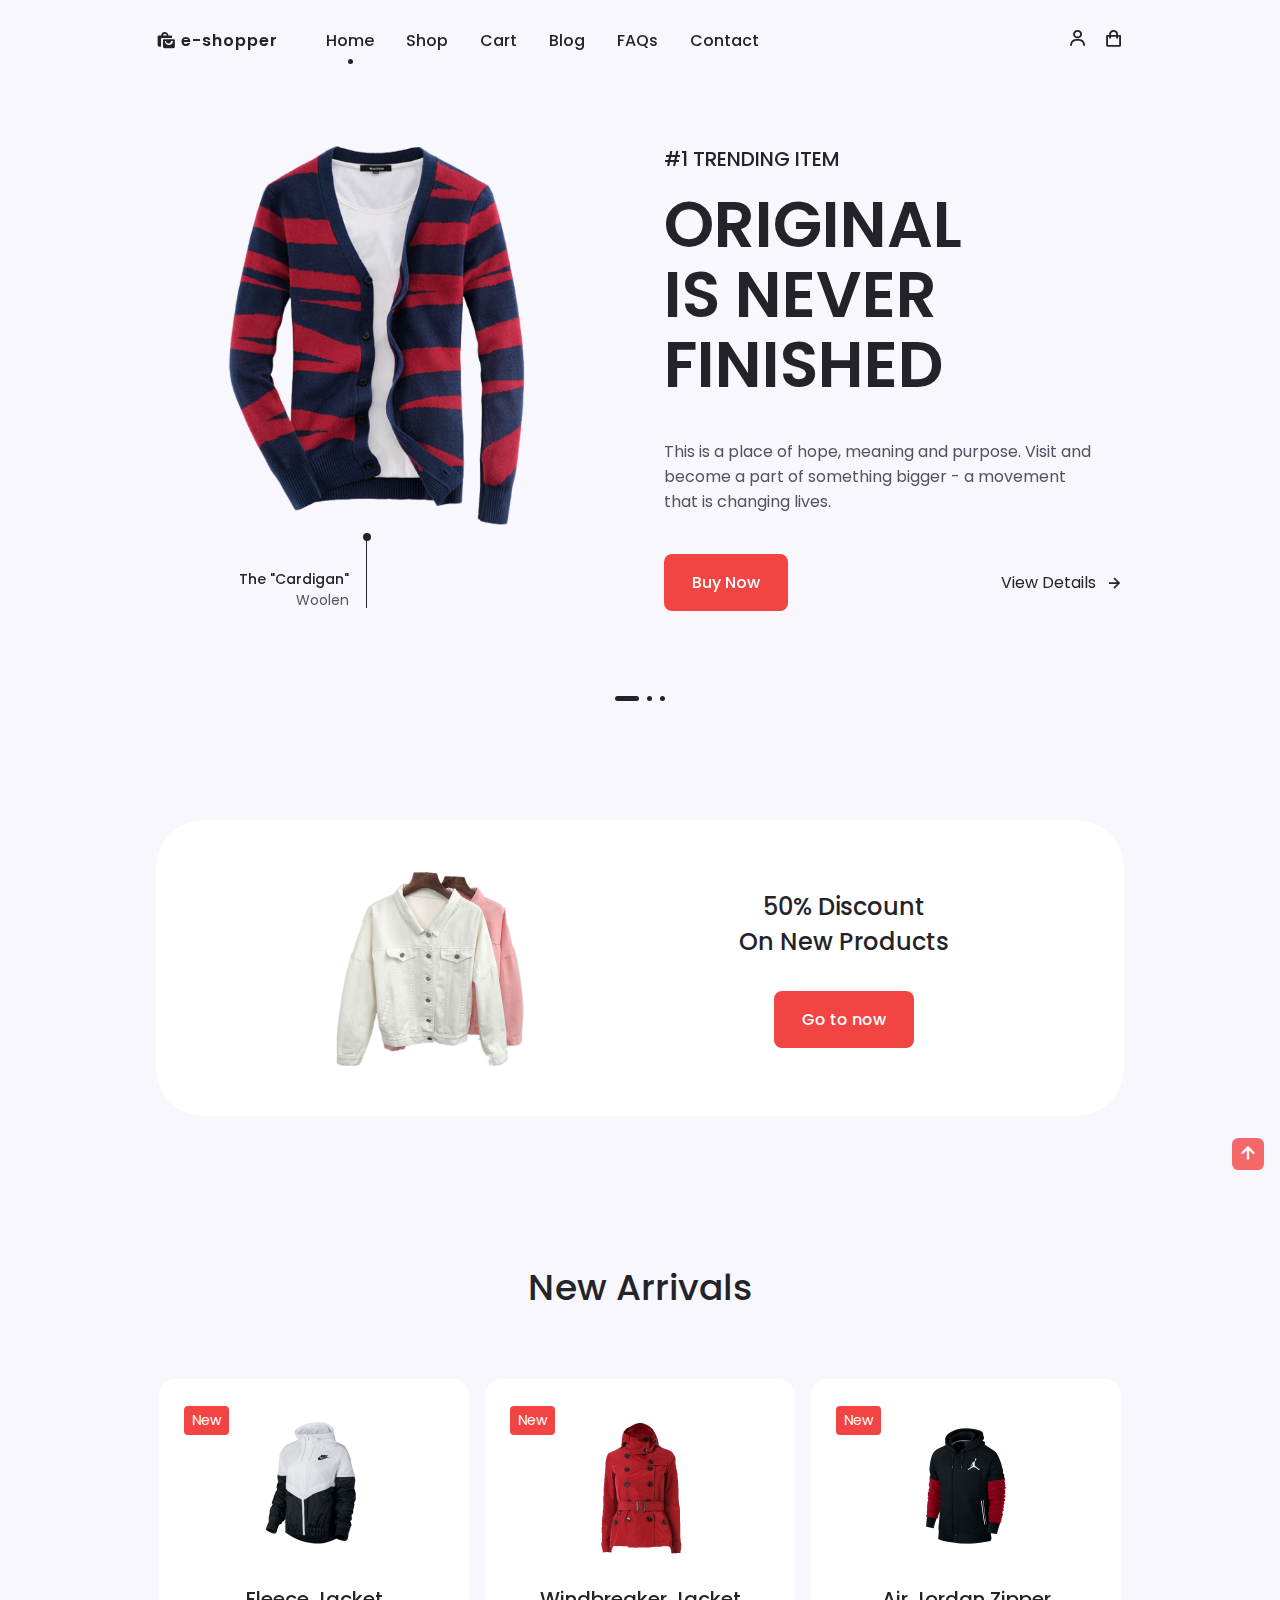
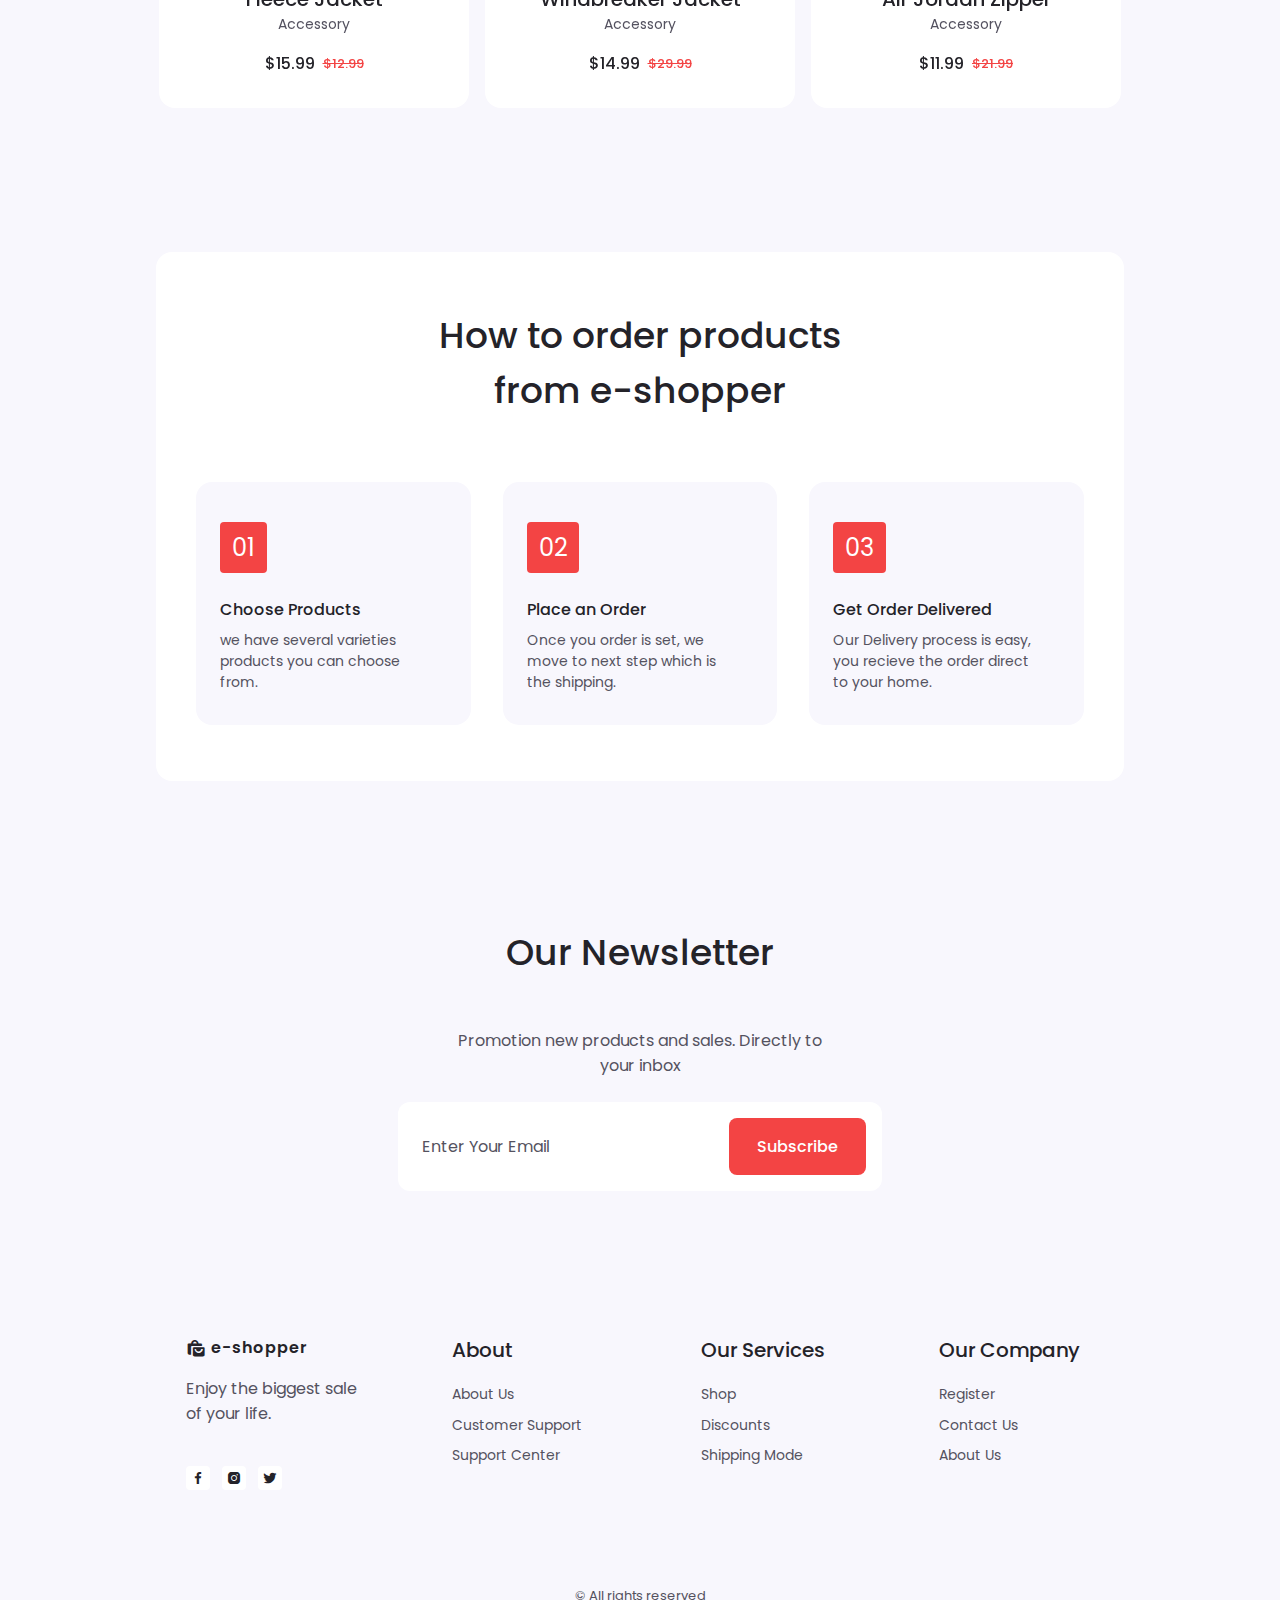
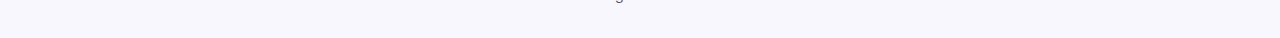
==== commit 1cd67bd7: "responsive design." ====
--- a/index.html
+++ b/index.html
@@ -54,6 +54,10 @@
               <a href="contact.html" class="nav__link">Contact</a>
             </li>
           </ul>
+
+          <div class="nav__close" id="nav-close">
+            <i class="bx bx-x"></i>
+          </div>
         </div>
         <div class="nav__btns">
           <div class="login__toggle" id="login-button">
--- a/assets/css/style.css
+++ b/assets/css/style.css
@@ -162,6 +162,7 @@
   column-gap: 3rem;
 }
 
+.nav__close,
 .login__toggle,
 .nav__logo,
 .nav__toggle,
@@ -212,11 +213,18 @@
   color: var(--first-color);
 }
 
+.nav__close {
+  font-size: 2rem;
+  position: absolute;
+  top: 0.9rem;
+  right: 0.125rem;
+  cursor: pointer;
+}
+
+.nav__close,
 .nav__toggle {
   display: none;
 }
-
-/* Show  menu */
 
 /* Change background header */
 
@@ -592,7 +600,7 @@
 
 .footer__container {
   grid-template-columns: repeat(4, 1fr);
-  justify-content: center;
+  justify-items: center;
   column-gap: 1rem;
 }
 
@@ -685,7 +693,7 @@
   color: #fff;
 }
 
-/* Show Scroll Up*/ 
+/* Show Scroll Up*/
 
 .show-scroll {
   bottom: 3rem;
@@ -906,18 +914,227 @@
 /*=============== BREAKPOINTS ===============*/
 /* For large devices */
 @media screen and (max-width: 1200px) {
+  .home__img {
+    height: 400px;
+  }
 }
 
 @media screen and (max-width: 992px) {
+  .container {
+    margin-left: var(--mb-1-5);
+    margin-right: var(--mb-1-5);
+  }
+
+  .section__title {
+    font-size: var(--h2-font-size);
+    margin-bottom: var(--mb-2);
+  }
+
+  .home__content {
+    padding: 8rem 0 2rem;
+  }
+
+  .home__img {
+    height: 300px;
+    transform: translateY(0);
+  }
+
+  .home__indicator {
+    bottom: initial;
+    left: initial;
+    top: 7rem;
+    right: 2rem;
+  }
+
+  .home__indicator::after {
+    top: -3rem;
+    height: 48px;
+  }
+
+  .home__details-img {
+    right: 0.5rem;
+    bottom: initial;
+  }
+
+  .home__description {
+    padding-right: 0;
+  }
+
+  .swiper-pagination {
+    margin-top: var(--mb-2);
+  }
+
+  .discount__container {
+    column-gap: 3rem;
+  }
+
+  .new__content {
+    width: 242px;
+    padding: 2rem 0 1.5rem 0;
+  }
+
+  .new__img {
+    width: 120px;
+  }
+
+  .new__img,
+  .new__subtitle {
+    margin-bottom: var(--mb-0-5);
+  }
+
+  .new__title {
+    font-size: var(--normal-font-size);
+  }
+
+  .steps__bg {
+    padding: 3rem 2rem 2rem;
+  }
+
+  .steps__container {
+    grid-template-columns: repeat(2, 1fr);
+    row-gap: 2rem;
+  }
 }
 
 /* For medium devices */
 @media screen and (max-width: 767px) {
+  body {
+    margin: var(--header-height) 0 0 0;
+  }
+
+  .section {
+    padding: 4.5rem 0 2rem;
+  }
+
+  .nav {
+    height: var(--header-height);
+  }
+
+  .nav__menu {
+    position: fixed;
+    background-color: var(--body-color);
+    top: 0;
+    right: -100%;
+    width: 100%;
+    height: 100%;
+    padding: 6rem 2rem 3.5rem;
+    transition: 0.3s;
+  }
+
+  .nav__list {
+    flex-direction: column;
+    row-gap: 2rem;
+  }
+
+  .nav__toggle,
+  .nav__close {
+    display: block;
+  }
+
+  /* Show  menu */
+
+  .show-menu {
+    right: 0;
+  }
+
+  .home__content {
+    padding: 0;
+    grid-template-columns: 1fr;
+    row-gap: 1rem;
+  }
+
+  .home__img {
+    height: 250px;
+  }
+
+  .home__title {
+    margin-bottom: var(--mb-1);
+  }
+
+  .home__description {
+    margin-bottom: var(--mb-1-5);
+  }
+
+  .swiper-pagination {
+    margin-top: var(--mb-1-5);
+  }
+
+  .discount__container {
+    grid-template-columns: 1fr;
+    row-gap: 1.25rem;
+    padding: 2.5rem 0 1.5rem;
+    border-radius: 1rem;
+  }
+
+  .discount__img {
+    justify-self: center;
+    order: 1;
+  }
+
+  .discount__data {
+    padding-left: 0;
+  }
+
+  .newsletter__container {
+    grid-template-columns: 0.7fr;
+  }
+
+  .footer__container {
+    grid-template-columns: 1fr;
+    row-gap: 2rem;
+    justify-items: start;
+  }
+
+  .footer__copy {
+    margin-top: 4.5rem;
+  }
 }
 
 @media screen and (max-width: 576px) {
+  .steps__container {
+    grid-template-columns: 1fr;
+  }
+
+  .steps__bg {
+    padding: 3rem 2rem 2rem;
+  }
+
+  .newsletter__container {
+    grid-template-columns: 1fr;
+  }
+
+  .login,
+  .cart {
+    width: 100%;
+  }
 }
 
 /* For small devices */
 @media screen and (max-width: 320px) {
-}
+  .container {
+    margin-left: var(--mb-1);
+    margin-right: var(--mb-1);
+  }
+
+  .nav {
+    column-gap: 0;
+  }
+
+  .home__img {
+    height: 200px;
+  }
+
+  .home__buttons {
+    flex-direction: column;
+    width: max-content;
+    row-gap: 1rem;
+  }
+
+  .steps__bg {
+    padding: 2rem 1rem;
+  }
+
+  .steps__card {
+    padding: 1.5rem;
+  }
+}
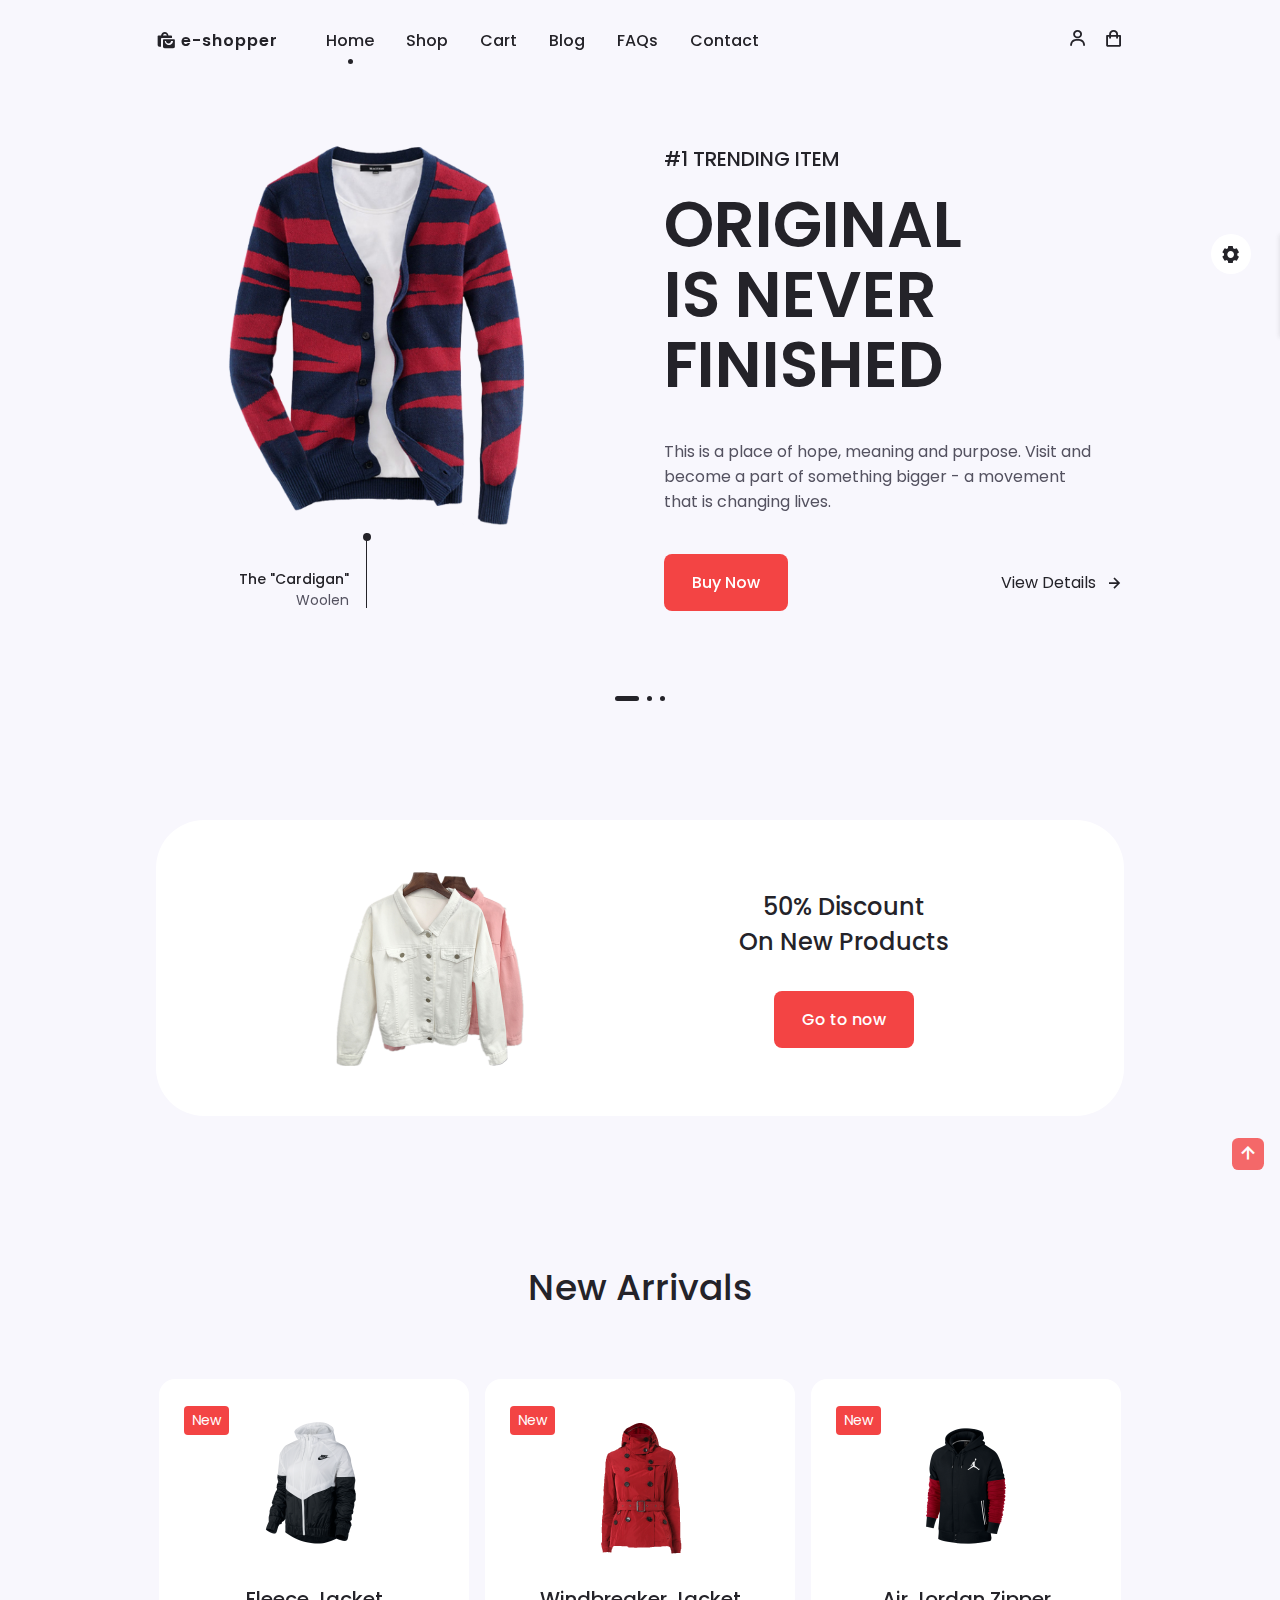
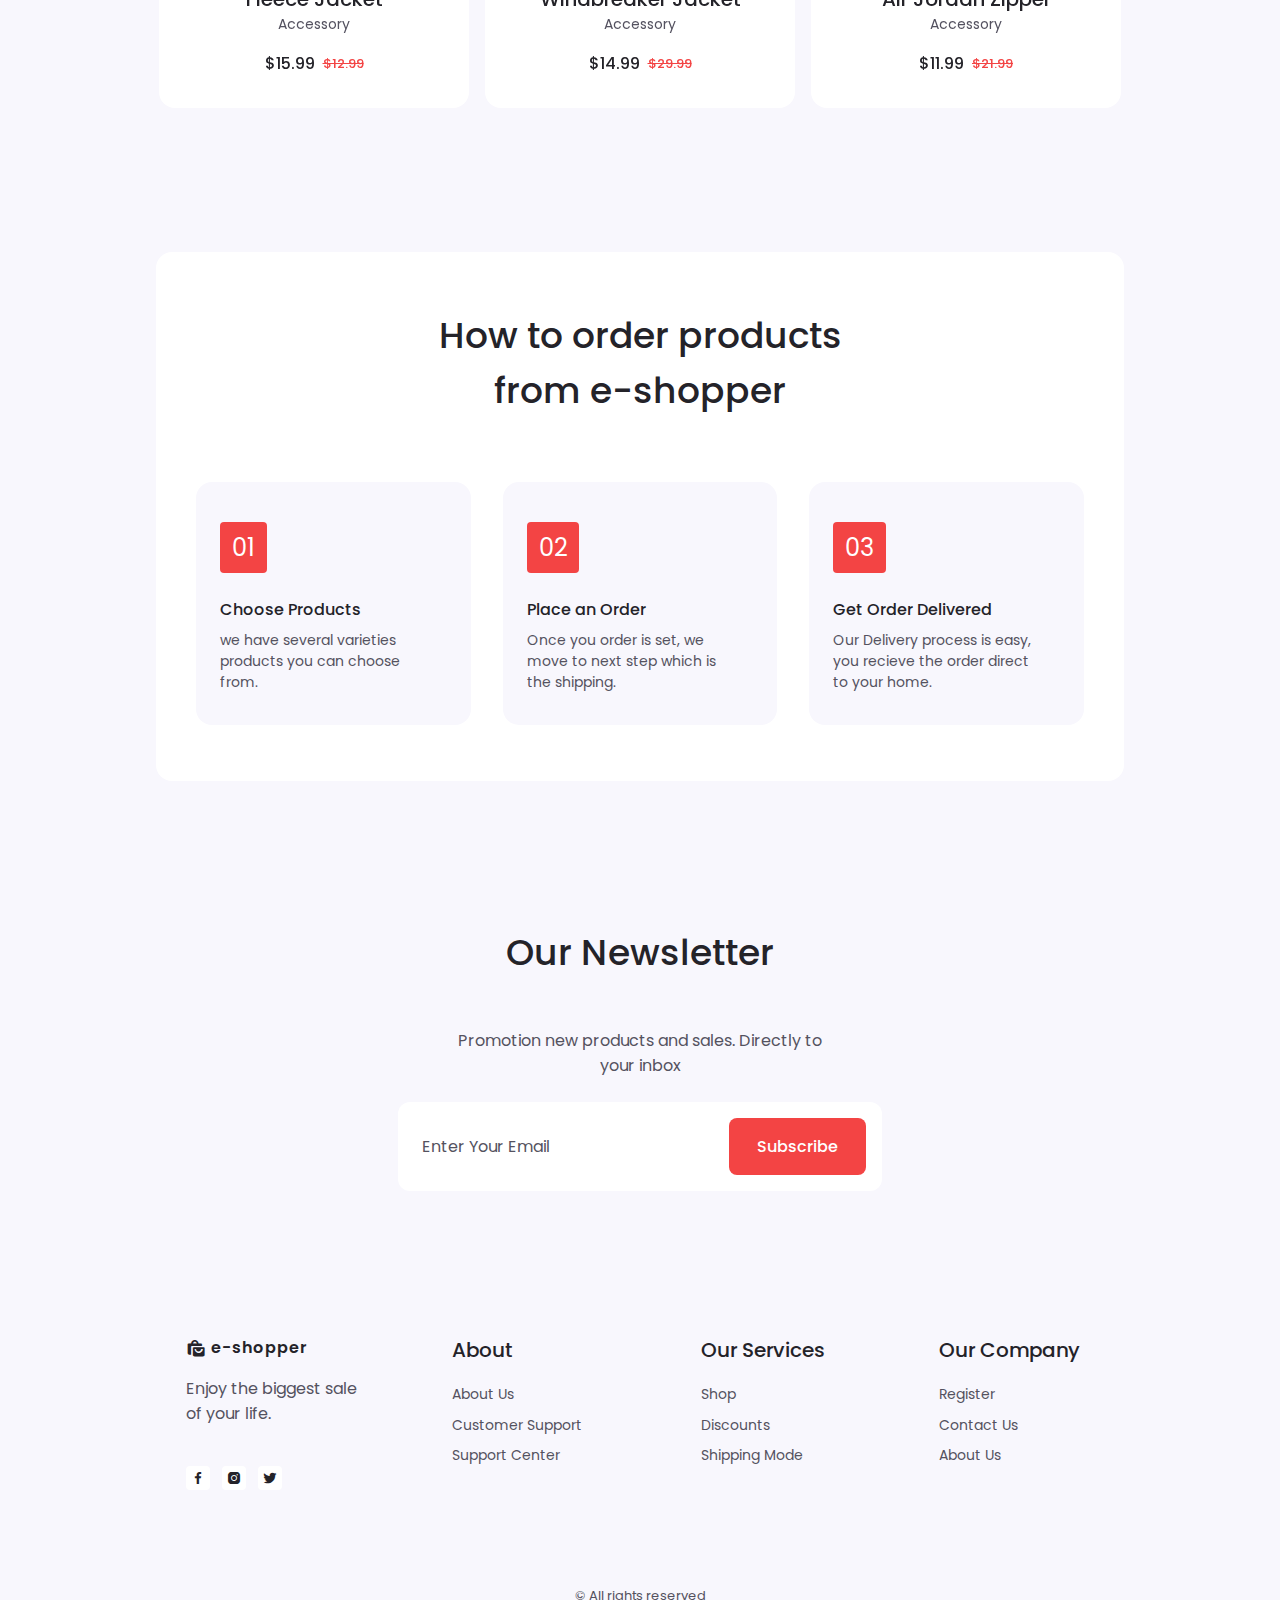
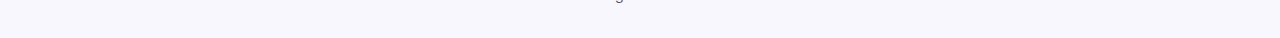
==== commit 10284431: "built style switcher." ====
--- a/index.html
+++ b/index.html
@@ -16,7 +16,7 @@
 
     <!--=============== CSS ===============-->
     <link rel="stylesheet" href="assets/css/style.css" />
-    <link rel="stylesheet" href="assets/css/colors/color-1.css" />
+    <link rel="stylesheet" class="js-color-style" href="assets/css/colors/color-1.css" />
 
     <title>Responsive E-Commerce Website</title>
   </head>
@@ -520,7 +520,7 @@
           <h3 class="footer__title">About</h3>
 
           <ul class="footer__links">
-            <li><a href="#" class="footer__link">About Us</a></li>
+            <li><a href="about.html" class="footer__link">About Us</a></li>
             <li><a href="#" class="footer__link">Customer Support</a></li>
             <li><a href="#" class="footer__link">Support Center</a></li>
           </ul>
@@ -542,7 +542,7 @@
           <ul class="footer__links">
             <li><a href="#" class="footer__link">Register</a></li>
             <li><a href="#" class="footer__link">Contact Us</a></li>
-            <li><a href="#" class="footer__link">About Us</a></li>
+            <li><a href="about.html" class="footer__link">About Us</a></li>
           </ul>
         </div>
       </div>
@@ -556,6 +556,52 @@
     </a>
 
     <!--=============== STYLE SWITCHER ===============-->
+
+    <div class="style__switcher">
+      <div class="style__switcher-toggler s__icon">
+        <i class="bx bxs-cog bx-spin"></i>
+      </div>
+
+      <h4>Theme Colors</h4>
+
+      <div class="theme__colors js-theme-colors">
+        <button
+          type="button"
+          data-js-theme-color="color-1"
+          class="js-theme-color-item theme__button active color-1"
+        >
+          <i class="bx bx-check"></i>
+        </button>
+        <button
+          type="button"
+          data-js-theme-color="color-2"
+          class="js-theme-color-item theme__button color-2"
+        >
+          <i class="bx bx-check"></i>
+        </button>
+        <button
+          type="button"
+          data-js-theme-color="color-3"
+          class="js-theme-color-item theme__button color-3"
+        >
+          <i class="bx bx-check"></i>
+        </button>
+        <button
+          type="button"
+          data-js-theme-color="color-4"
+          class="js-theme-color-item theme__button color-4"
+        >
+          <i class="bx bx-check"></i>
+        </button>
+        <button
+          type="button"
+          data-js-theme-color="color-5"
+          class="js-theme-color-item theme__button color-5"
+        >
+          <i class="bx bx-check"></i>
+        </button>
+      </div>
+    </div>
 
     <!--=============== SWIPER JS ===============-->
     <script src="assets/js/swiper-bundle.min.js"></script>
--- a/assets/css/style.css
+++ b/assets/css/style.css
@@ -130,6 +130,10 @@
   text-align: center;
 }
 
+.breadcrumb__subtitle span {
+  color: var(--first-color);
+}
+
 /*=============== LAYOUT ===============*/
 .container {
   max-width: 968px;
@@ -573,24 +577,473 @@
 
 /*=============== SHOP PAGE ===============*/
 
+.shop__container {
+  grid-template-columns: 1.7fr 3.3fr;
+  column-gap: 1.8rem;
+}
+
+.sidebar {
+  padding: 1.8rem;
+  background-color: var(--container-color);
+  border-radius: 1rem;
+}
+
+.filter__title {
+  font-size: var(--h3-font-size);
+  text-transform: uppercase;
+}
+
+.filter__subtitle {
+  margin: 1.25rem 0 var(--mb-0-5);
+  font-size: var(--normal-font-size);
+}
+
+.filter {
+  display: flex;
+  align-items: center;
+  margin-bottom: var(--mb-0-5);
+  color: var(--text-color);
+  font-size: var(--small-font-size);
+}
+
+.filter p {
+  flex: 1;
+}
+
+.filter input {
+  margin-right: var(--mb-0-75);
+  cursor: pointer;
+}
+
+.shop__items {
+  grid-template-columns: repeat(2, 1fr);
+  gap: 1.6rem;
+}
+
+.shop__content {
+  position: relative;
+  background-color: var(--container-color);
+  padding: 2rem 0;
+  border-radius: 1rem;
+  text-align: center;
+  overflow: hidden;
+}
+
+.shop__img {
+  width: 150px;
+  margin-bottom: var(--mb-1);
+  transition: 0.3s;
+}
+
+.shop__tag {
+  position: absolute;
+  top: 8%;
+  left: 8%;
+  background-color: var(--first-color);
+  color: #fff;
+  font-size: var(--small-font-size);
+  padding: 0.25rem 0.5rem;
+  border-radius: 0.25rem;
+}
+
+.shop__title {
+  font-size: var(--h3-font-size);
+  font-weight: var(--font-medium);
+}
+
+.shop__subtitle {
+  display: block;
+  font-size: var(--small-font-size);
+  margin-bottom: var(--mb-1);
+}
+
+.shop__prices {
+  display: inline-flex;
+  align-items: center;
+  column-gap: 0.5rem;
+}
+
+.shop__price {
+  font-weight: var(--font-medium);
+  color: var(--title-color);
+}
+
+.shop__discount {
+  color: var(--first-color);
+  font-size: var(--smaller-font-size);
+  text-decoration: line-through;
+  font-weight: var(--font-medium);
+}
+
+.shop__button {
+  display: inline-flex;
+  padding: 0.5rem;
+  border-radius: 0.25rem 0.25rem 0.75rem 0.25rem;
+  position: absolute;
+  bottom: 0;
+  right: -3rem;
+}
+
+.shop__icon {
+  font-size: 1.25rem;
+}
+
+.shop__content:hover .shop__img {
+  transform: translateY(-0.5rem);
+}
+
+.shop__content:hover .shop__button {
+  right: 0;
+}
+
 /*=============== PAGINATION ===============*/
 
+.pagination {
+  display: flex;
+  align-items: center;
+  justify-content: end;
+  column-gap: 0.8rem;
+  margin-top: var(--mb-2-5);
+  font-size: var(--normal-font-size);
+}
+
+.pagination span {
+  width: 2.2rem;
+  height: 2.2rem;
+  line-height: 36px;
+  text-align: center;
+  border-radius: 50%;
+  cursor: pointer;
+}
+
+.pagination .current {
+  background-color: var(--first-color);
+  color: #fff;
+}
+
+.pagination__icon {
+  font-size: var(--h2-font-size);
+}
+
 /*=============== DETAILS PAGE ===============*/
 
+.details__container {
+  grid-template-columns: repeat(2, 1fr);
+  align-items: center;
+  column-gap: 3em;
+}
+
+.product__images {
+  grid-template-columns: repeat(2, 1fr);
+  gap: 1.4rem;
+}
+
+.product__img {
+  background-color: var(--container-color);
+  padding: 1.2rem 0;
+  display: flex;
+  justify-content: center;
+  align-items: center;
+  border-radius: 0.5rem;
+  position: relative;
+  cursor: pointer;
+}
+
+.details__img-tag {
+  position: absolute;
+  top: 8%;
+  left: 8%;
+  background-color: var(--first-color);
+  color: #fff;
+  font-size: var(--small-font-size);
+  padding: 0.16rem 0.5rem;
+  border-radius: 0.25rem;
+}
+
+.product__img img {
+  width: 150px;
+}
+
+.details__subtitle {
+  font-size: var(--small-font-size);
+  color: var(--text-color);
+  margin-bottom: var(--mb-0-5);
+}
+
+.details__title {
+  font-size: var(--h2-font-size);
+  font-weight: var(--font-medium);
+  margin-bottom: var(--mb-0-75);
+}
+
+.rating {
+  display: flex;
+  align-items: center;
+  column-gap: 1.2rem;
+  margin-bottom: var(--mb-1);
+}
+
+.rating span {
+  font-size: var(--small-font-size);
+}
+
+.rating i {
+  margin-right: 0.1rem;
+}
+
+.details__prices {
+  display: inline-flex;
+  align-items: center;
+  column-gap: 0.8rem;
+  margin-bottom: var(--mb-1-5);
+}
+
+.details__price {
+  font-weight: var(--font-medium);
+  color: var(--title-color);
+  font-size: var(--h3-font-size);
+}
+
+.details__discount {
+  color: var(--first-color);
+  text-decoration: line-through;
+  font-weight: var(--font-medium);
+}
+
+.discount__percentage {
+  background-color: var(--title-color);
+  padding: 0.25rem 0.4rem;
+  font-size: var(--smaller-font-size);
+  color: #fff;
+}
+
+.description__details {
+  margin-bottom: var(--mb-2);
+  font-size: var(--small-font-size);
+}
+
+.description__title {
+  font-size: var(--normal-font-size);
+  margin-bottom: var(--mb-0-5);
+}
+
+.details .cart__amount {
+  margin-bottom: var(--mb-2-5);
+}
+
 /*=============== ABOUT PAGE ===============*/
 
+.about__container {
+  grid-template-columns: repeat(2, 1fr);
+  column-gap: 7rem;
+}
+
+.about__img {
+  width: 380px;
+  justify-self: center;
+}
+
+.about__title {
+  margin-bottom: var(--mb-1);
+  text-align: left;
+}
+
+.about__description {
+  margin-bottom: var(--mb-2);
+}
+
+.about__details {
+  display: grid;
+  row-gap: 1rem;
+}
+
+.about__details-description {
+  display: inline-flex;
+  column-gap: 0.5rem;
+  font-size: var(--small-font-size);
+}
+
+.about__details-icon {
+  font-size: 1rem;
+  color: var(--first-color);
+  margin-top: 0.15rem;
+}
+
 /*=============== BLOG PAGE ===============*/
 
+.blog__container {
+  row-gap: 1.8rem;
+}
+
+.blog__post {
+  grid-template-columns: 0.8fr 1.2fr;
+  column-gap: 2rem;
+  align-items: center;
+  background-color: var(--container-color);
+  border-radius: 1.2rem;
+  padding: 1.4rem;
+}
+
+.blog__img {
+  border-radius: 0.8rem;
+}
+
+.blog__details {
+  font-size: var(--small-font-size);
+  text-align: justify;
+  margin-bottom: var(--mb-1);
+}
+
+.blog__title {
+  font-size: var(--h3-font-size);
+  font-weight: var(--font-medium);
+  margin-bottom: var(--mb-0-5);
+}
+
+.blog__date {
+  font-size: var(--small-font-size);
+  color: var(--text-color);
+  margin-bottom: var(--mb-0-75);
+}
+
+.read__more {
+  text-align: right;
+}
+
 /*=============== CART PAGE ===============*/
 
 /*=============== FAQ PAGE ===============*/
 
+.questions__container {
+  grid-template-columns: repeat(2, 1fr);
+  gap: 1.5rem;
+  align-items: flex-start;
+}
+
+.questions__group {
+  display: grid;
+  row-gap: 2rem;
+}
+
+.questions__item {
+  background-color: var(--container-color);
+  border-radius: 0.25rem;
+}
+
+.questions__item-title {
+  font-size: var(--small-font-size);
+  font-weight: var(--font-medium);
+}
+
+.questions__icon {
+  font-size: 1.25rem;
+  color: var(--title-color);
+}
+
+.questions__description {
+  font-size: var(--smaller-font-size);
+  padding: 0 3.5rem 2.25rem 2.75rem;
+}
+
+.questions__header {
+  display: flex;
+  align-items: center;
+  column-gap: 0.5rem;
+  padding: 1rem;
+  cursor: pointer;
+}
+
+.questions__content {
+  overflow: hidden;
+  height: 0;
+}
+
+.questions__item,
+.questions__header,
+.questions__item-title,
+.questions__icon,
+.questions__description,
+.questions__content {
+  transition: 0.3s;
+}
+
 /*Rotate icon, change color of titles and background*/
 
+.accordion-open .questions__header,
+.accordion-open .questions__content {
+  background-color: var(--first-color);
+}
+
+.accordion-open .questions__item-title,
+.accordion-open .questions__description,
+.accordion-open .questions__icon {
+  color: #fff;
+}
+
+.accordion-open .questions__icon {
+  transform: rotate(45deg);
+}
+
 /*=============== REGISTRATION PAGE ===============*/
 
 /*=============== CONTACT PAGE ===============*/
 
+.contact__container {
+  grid-template-columns: 0.9fr 1.1fr;
+  column-gap: 1.5rem;
+}
+
+.contact__information {
+  display: flex;
+  align-items: center;
+  margin-bottom: var(--mb-2);
+}
+
+.contact__icon {
+  font-size: 2rem;
+  color: var(--first-color);
+  margin-right: var(--mb-0-75);
+}
+
+.contact__title {
+  font-size: var(--h3-font-size);
+  font-weight: var(--font-medium);
+}
+
+.contact__subtitle {
+  font-size: var(--small-font-size);
+  color: var(--text-color);
+}
+
+.contact__form {
+  row-gap: 1.5rem;
+}
+
+.contact__content {
+  background-color: var(--container-color);
+  border-radius: 0.5rem;
+  padding: 0.75rem 1rem 0.25rem;
+}
+
+.contact__label {
+  font-size: var(--smaller-font-size);
+  color: var(--title-color);
+}
+
+.contact__inputs {
+  grid-template-columns: repeat(2, 1fr);
+  column-gap: 1.5rem;
+}
+
+.contact__input {
+  width: 100%;
+  background-color: var(--container-color);
+  color: var(--text-color);
+  font-size: var(--normal-font-size);
+  border: none;
+  outline: none;
+  padding: 0.25rem 0.5rem 0.5rem 0;
+}
 /*=============== FOOTER ===============*/
 
 .footer {
@@ -901,15 +1354,215 @@
 
 /*=============== LIGHTBOX ===============*/
 
+.lightbox {
+  position: fixed;
+  left: 0;
+  top: 0;
+  width: 100%;
+  height: 100%;
+  background-color: rgba(0, 0, 0, 0.6);
+  z-index: var(--z-fixed);
+  display: none;
+  justify-content: center;
+  align-items: center;
+  cursor: zoom-out;
+  padding: 1.8rem;
+}
+
+.lightbox__img {
+  height: auto;
+  width: auto;
+  max-width: 100%;
+  max-height: 450px;
+  cursor: pointer;
+  background-color: var(--container-color);
+  display: block;
+  padding: 0.6rem;
+}
+
+.lightbox__content {
+  position: relative;
+}
+
+.lightbox__close {
+  position: absolute;
+  height: 40px;
+  width: 40px;
+  top: -2.6rem;
+  right: 0;
+  font-size: 2rem;
+  color: #fff;
+  text-align: right;
+  line-height: 40px;
+}
+
+.lightbox__caption {
+  position: absolute;
+  left: 0;
+  bottom: -2.2rem;
+  width: 100%;
+  display: flex;
+  justify-content: space-between;
+  font-size: var(--normal-font-size);
+  color: #fff;
+  font-weight: var(--font-medium);
+  z-index: -1;
+}
+
+.lightbox__controls .prev__item,
+.lightbox__controls .next__item {
+  position: absolute;
+  height: 40px;
+  width: 40px;
+  background-color: var(--body-color);
+  color: var(--title-color);
+  border-radius: 50%;
+  text-align: center;
+  cursor: pointer;
+  top: 50%;
+  margin-top: -20px;
+  z-index: 110;
+  transition: all 0.3s ease;
+}
+
+.lightbox__controls .prev__item:hover,
+.lightbox__controls .next__item:hover {
+  transform: scale(1.1);
+}
+
+.lightbox__controls .prev__item:active,
+.lightbox__controls .next__item:active {
+  transform: scale(1);
+}
+
+.lightbox__controls .prev__item {
+  left: 1.8rem;
+}
+
+.lightbox__controls .next__item {
+  right: 1.8rem;
+}
+
+.lightbox__controls .next__item .bx,
+.lightbox__controls .prev__item .bx {
+  font-size: 2rem;
+  line-height: 40px;
+}
+
 /* lightbox open */
 
+.lightbox.open {
+  display: flex;
+}
+
 /* lightbox open animation */
 
+.lightbox.open .lightbox__content {
+  animation: lightboxImage 0.5s ease;
+}
+
+@keyframes lighboxImage {
+  0% {
+    transform: scale(0.8);
+  }
+  100% {
+    transform: scale(1);
+  }
+}
+
 /*=============== STYLE SWITCHER ===============*/
 
+.style__switcher {
+  position: fixed;
+  right: 0;
+  top: 26%;
+  width: 200px;
+  z-index: var(--z-tooltip);
+  background-color: var(--container-color);
+  padding: 1rem;
+  box-shadow: -0.5px 0.5px 4px var(--shadow);
+  border-radius: 0.2rem;
+  transform: translateX(100%);
+  transition: 0.3s;
+}
+
+.style__switcher .s__icon {
+  position: absolute;
+  height: 40px;
+  width: 40px;
+  text-align: center;
+  font-size: 1.25rem;
+  color: var(--title-color);
+  background-color: var(--container-color);
+  right: 100%;
+  margin-right: 1.8rem;
+  cursor: pointer;
+  border-radius: 50%;
+  line-height: 45px;
+  top: 0;
+}
+
+.style__switcher h4 {
+  margin-bottom: var(--mb-1);
+  color: var(--title-color);
+  font-size: var(--normal-font-size);
+  font-weight: var(--font-medium);
+  text-transform: capitalize;
+}
+
+.style__switcher .theme__colors {
+  display: flex;
+  flex-wrap: wrap;
+  justify-content: space-between;
+}
+
+.style__switcher .theme__colors button {
+  height: 30px;
+  width: 30px;
+  position: relative;
+  border-radius: 50%;
+  vertical-align: middle;
+}
+
+.style__switcher .theme__colors button i {
+  color: #fff;
+  font-size: 1.2rem;
+  position: absolute;
+  top: 50%;
+  left: 50%;
+  transform: translate(-50%, -50%);
+  display: none;
+}
+
+.style__switcher .color-1 {
+  background-color: hsl(0, 88%, 61%);
+}
+
+.style__switcher .color-2 {
+  background-color: hsl(260, 88%, 61%);
+}
+
+.style__switcher .color-3 {
+  background-color: hsl(336, 88%, 61%);
+}
+
+.style__switcher .color-4 {
+  background-color: hsl(284, 88%, 61%);
+}
+
+.style__switcher .color-5 {
+  background-color: hsl(375, 88%, 61%);
+}
+
 /* Style switcher open */
+.style__switcher.open {
+  transform: translateX(-10px);
+}
 
 /* Active theme color */
+.style__switcher .theme__colors button.active i {
+  display: block;
+}
 
 /*=============== BREAKPOINTS ===============*/
 /* For large devices */
@@ -993,6 +1646,69 @@
   .steps__container {
     grid-template-columns: repeat(2, 1fr);
     row-gap: 2rem;
+  }
+
+  .shop__container {
+    grid-template-columns: 1.6fr 3.4fr;
+  }
+
+  .shop__content {
+    padding: 2rem 0 1.5rem 0;
+    border-radius: 0.75rem;
+  }
+
+  .shop__img {
+    width: 120px;
+  }
+
+  .shop__img,
+  .shop__subtitle {
+    margin-bottom: var(--mb-0-5);
+  }
+
+  .shop__title {
+    font-size: var(--normal-font-size);
+  }
+
+  .blog__post {
+    column-gap: 1.6rem;
+  }
+
+  .blog__title {
+    font-size: var(--normal-font-size);
+  }
+
+  .questions__group {
+    row-gap: 1.5rem;
+  }
+
+  .questions__header {
+    padding: 0.75rem 0.5rem;
+  }
+
+  .questions__description {
+    padding: 0 1.25rem 1.25rem 2.5rem;
+  }
+
+  .contact__inputs {
+    grid-template-columns: 1fr;
+    row-gap: 1.5rem;
+  }
+
+  .about__container {
+    column-gap: 4rem;
+  }
+
+  .about__img {
+    width: 280px;
+  }
+
+  .details__container {
+    grid-template-columns: 1.1fr 0.9fr;
+  }
+
+  .details__title {
+    margin-bottom: var(--mb-0-5);
   }
 }
 
@@ -1079,6 +1795,35 @@
     grid-template-columns: 0.7fr;
   }
 
+  .shop__container {
+    grid-template-columns: 520px;
+    justify-content: center;
+    row-gap: 2rem;
+  }
+
+  .pagination {
+    justify-content: center;
+  }
+
+  .blog__post {
+    grid-template-columns: repeat(2, 1fr);
+  }
+
+  .questions__container {
+    grid-template-columns: 1fr;
+  }
+
+  .about__container {
+    grid-template-columns: 1fr;
+    row-gap: 2rem;
+  }
+
+  .details__container {
+    grid-template-columns: 0.8fr;
+    justify-content: center;
+    row-gap: 2rem;
+  }
+
   .footer__container {
     grid-template-columns: 1fr;
     row-gap: 2rem;
@@ -1106,6 +1851,42 @@
   .login,
   .cart {
     width: 100%;
+  }
+
+  .shop__container {
+    grid-template-columns: 0.8fr;
+  }
+
+  .shop__items {
+    grid-template-columns: 1fr;
+  }
+
+  .sidebar {
+    padding: 1.25rem 1.4rem;
+  }
+
+  .pagination span {
+    height: 1.8rem;
+    width: 1.8rem;
+    line-height: 30px;
+  }
+
+  .pagination {
+    column-gap: 0.4rem;
+  }
+
+  .blog__post {
+    grid-template-columns: 1fr;
+    row-gap: 0.8rem;
+  }
+
+  .contact__container {
+    grid-template-columns: 1fr;
+    row-gap: 2rem;
+  }
+
+  .details__container {
+    grid-template-columns: 1fr;
   }
 }
 
@@ -1137,4 +1918,20 @@
   .steps__card {
     padding: 1.5rem;
   }
-}
+
+  .shop__container {
+    grid-template-columns: 1fr;
+  }
+
+  .pagination span {
+    font-size: var(--small-font-size);
+  }
+
+  .blog__post {
+    padding: 0.8rem;
+  }
+
+  .product__images {
+    grid-template-columns: 1fr;
+  }
+}
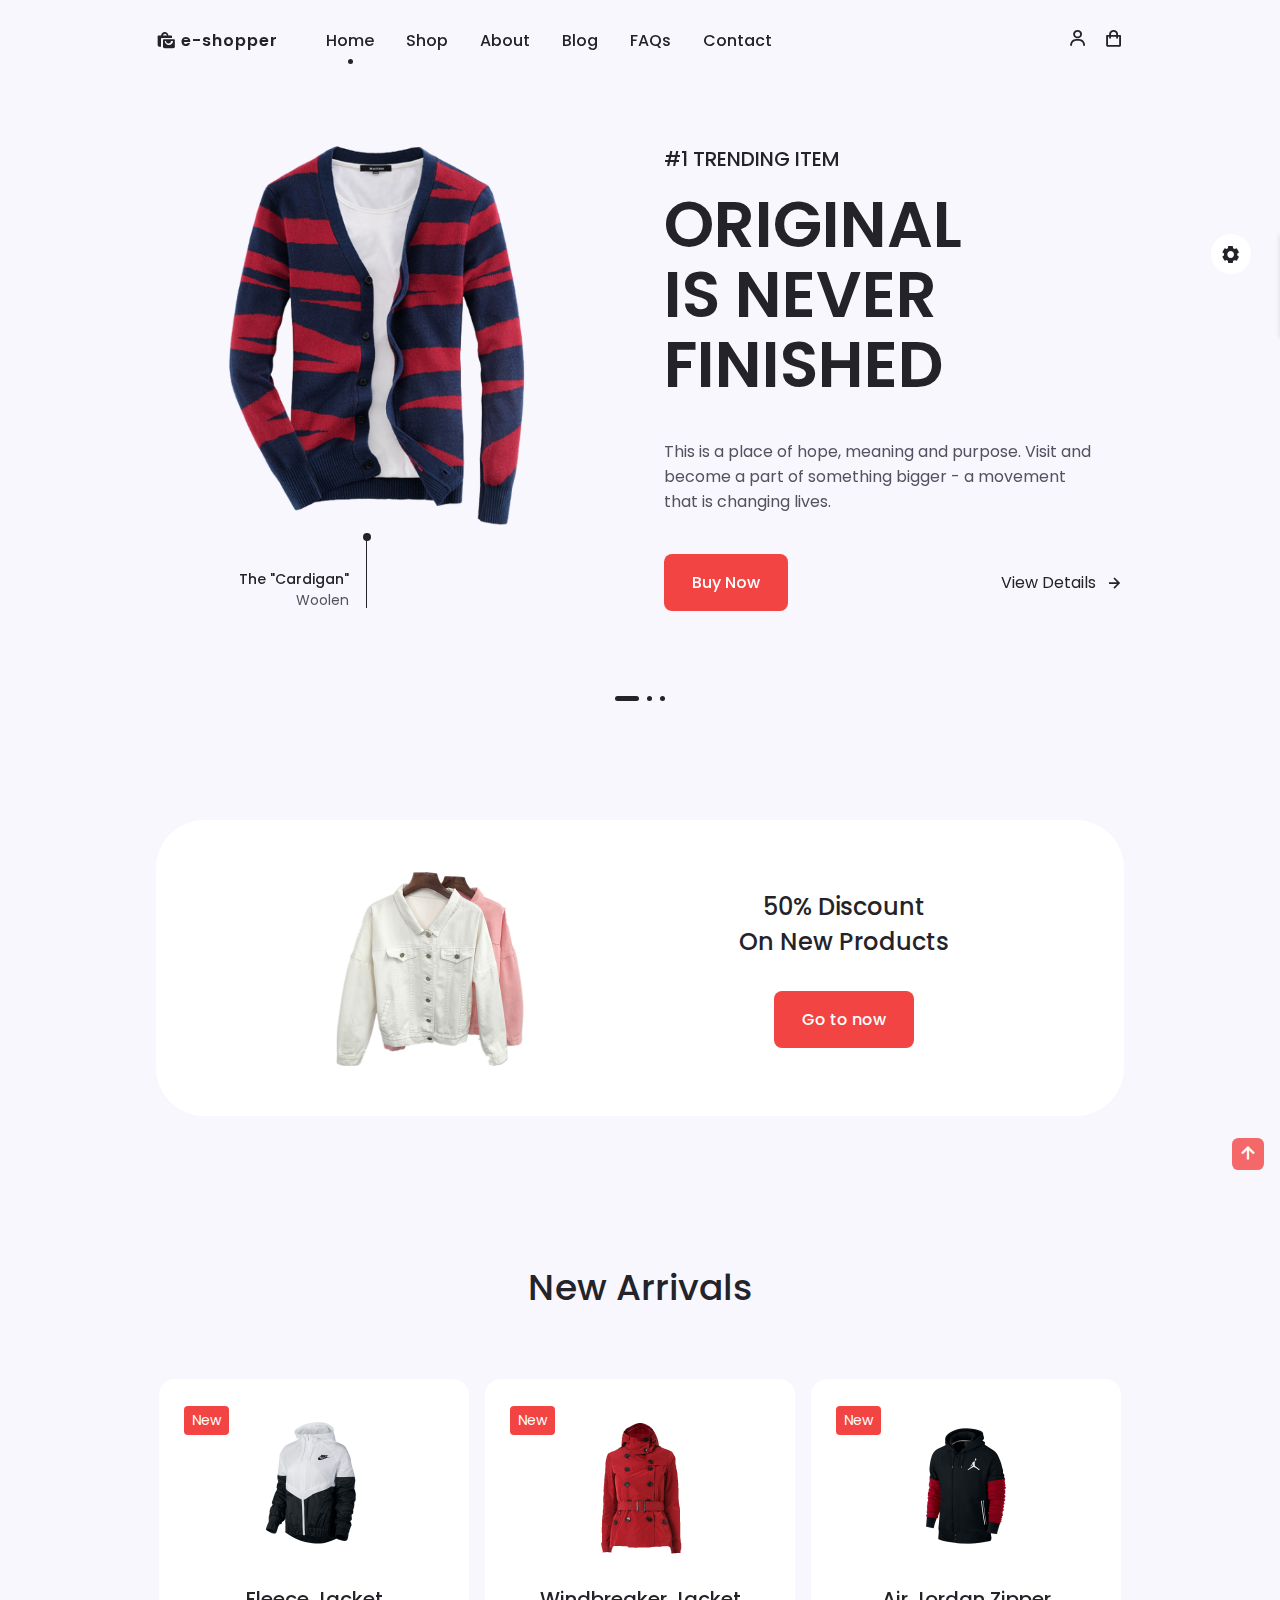
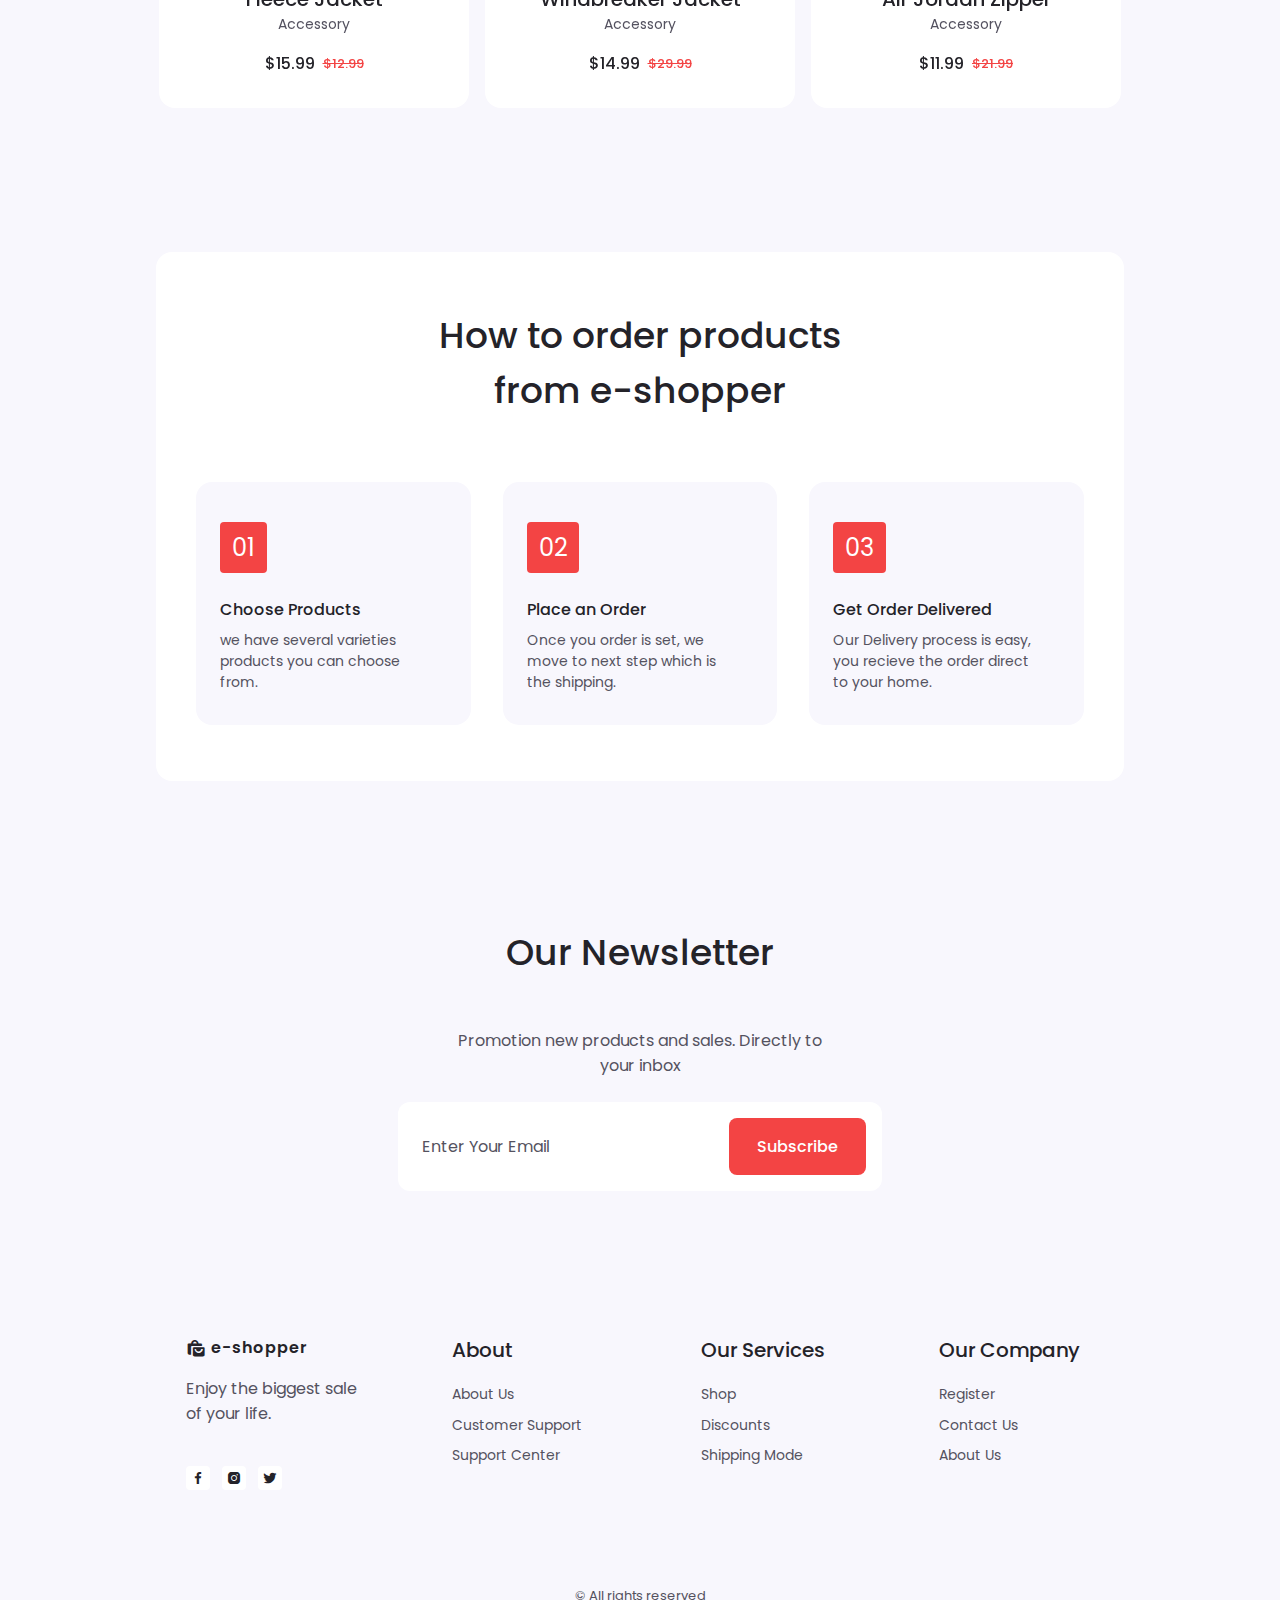
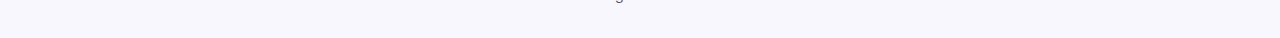
==== commit c2afaa60: "fix link issue on home page" ====
--- a/index.html
+++ b/index.html
@@ -39,7 +39,7 @@
             </li>
 
             <li class="nav__item">
-              <a href="cart.html" class="nav__link">Cart</a>
+              <a href="about.html" class="nav__link">About</a>
             </li>
 
             <li class="nav__item">
